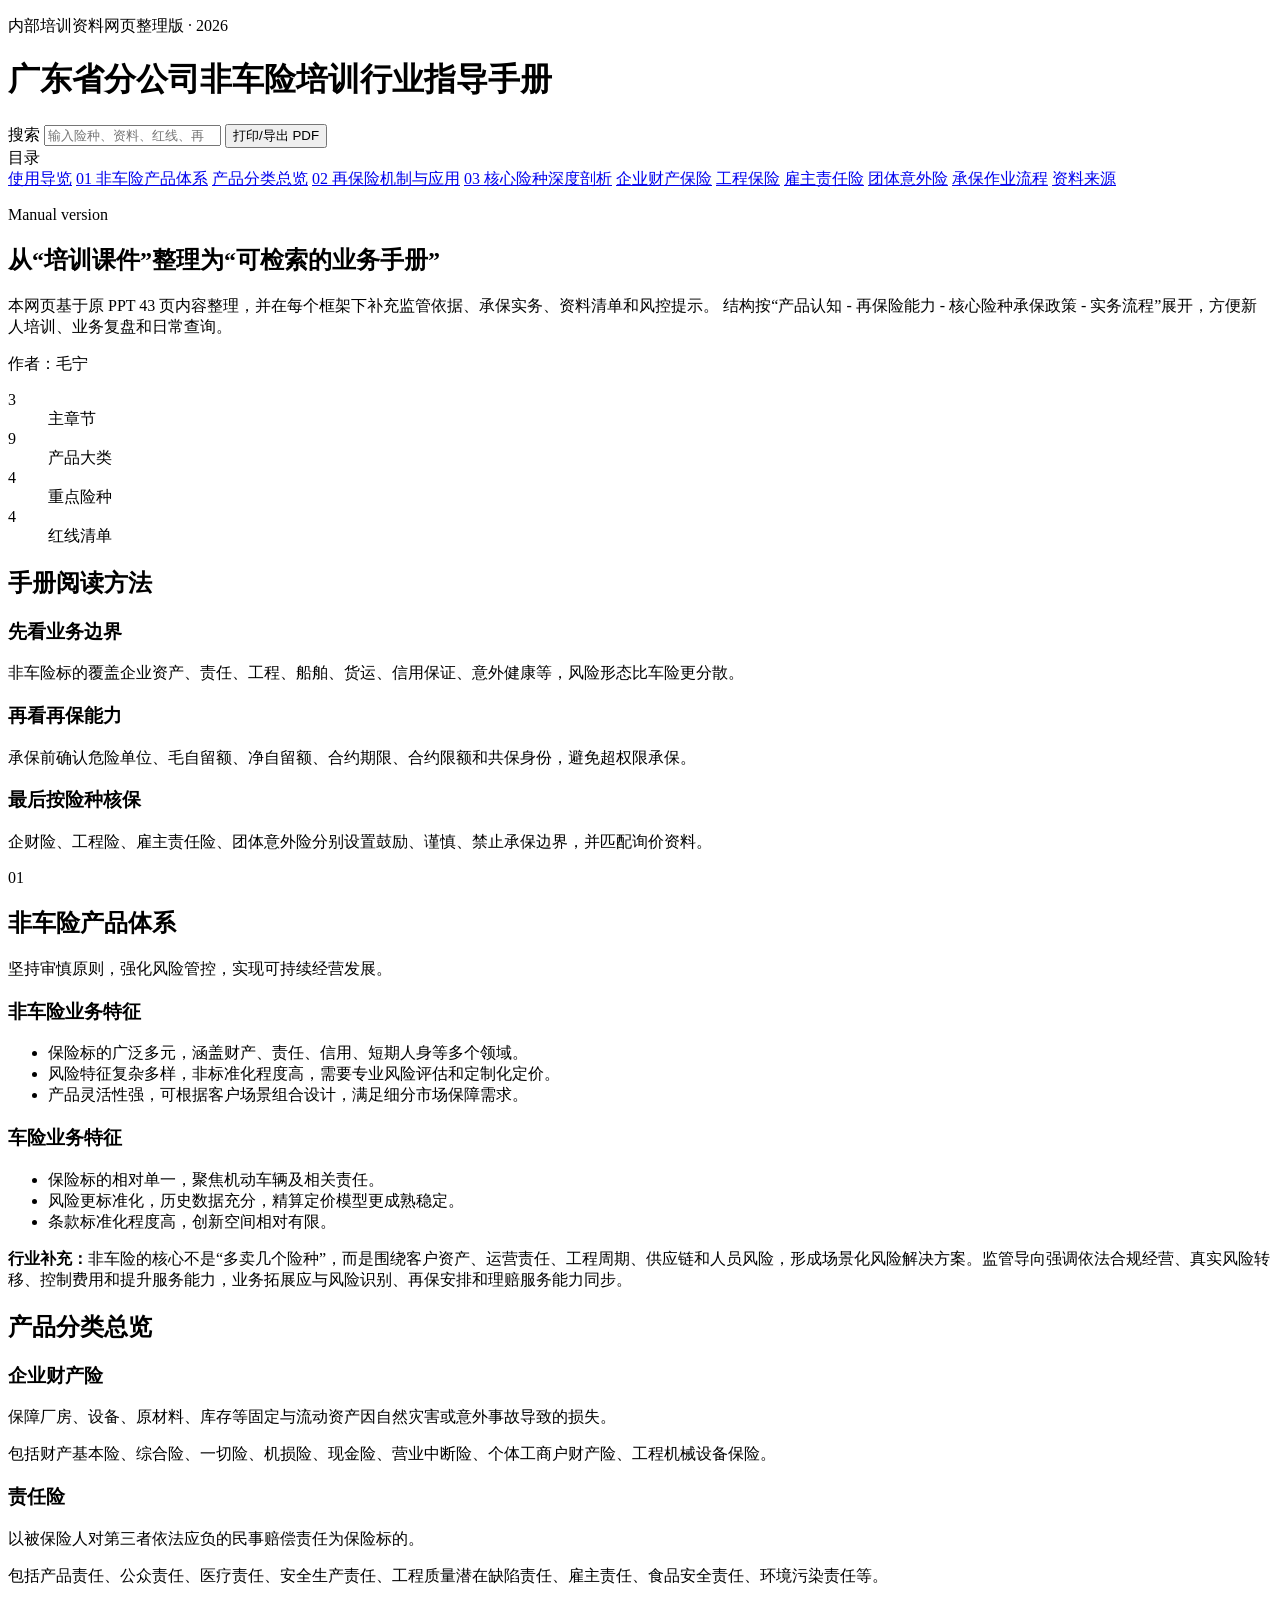
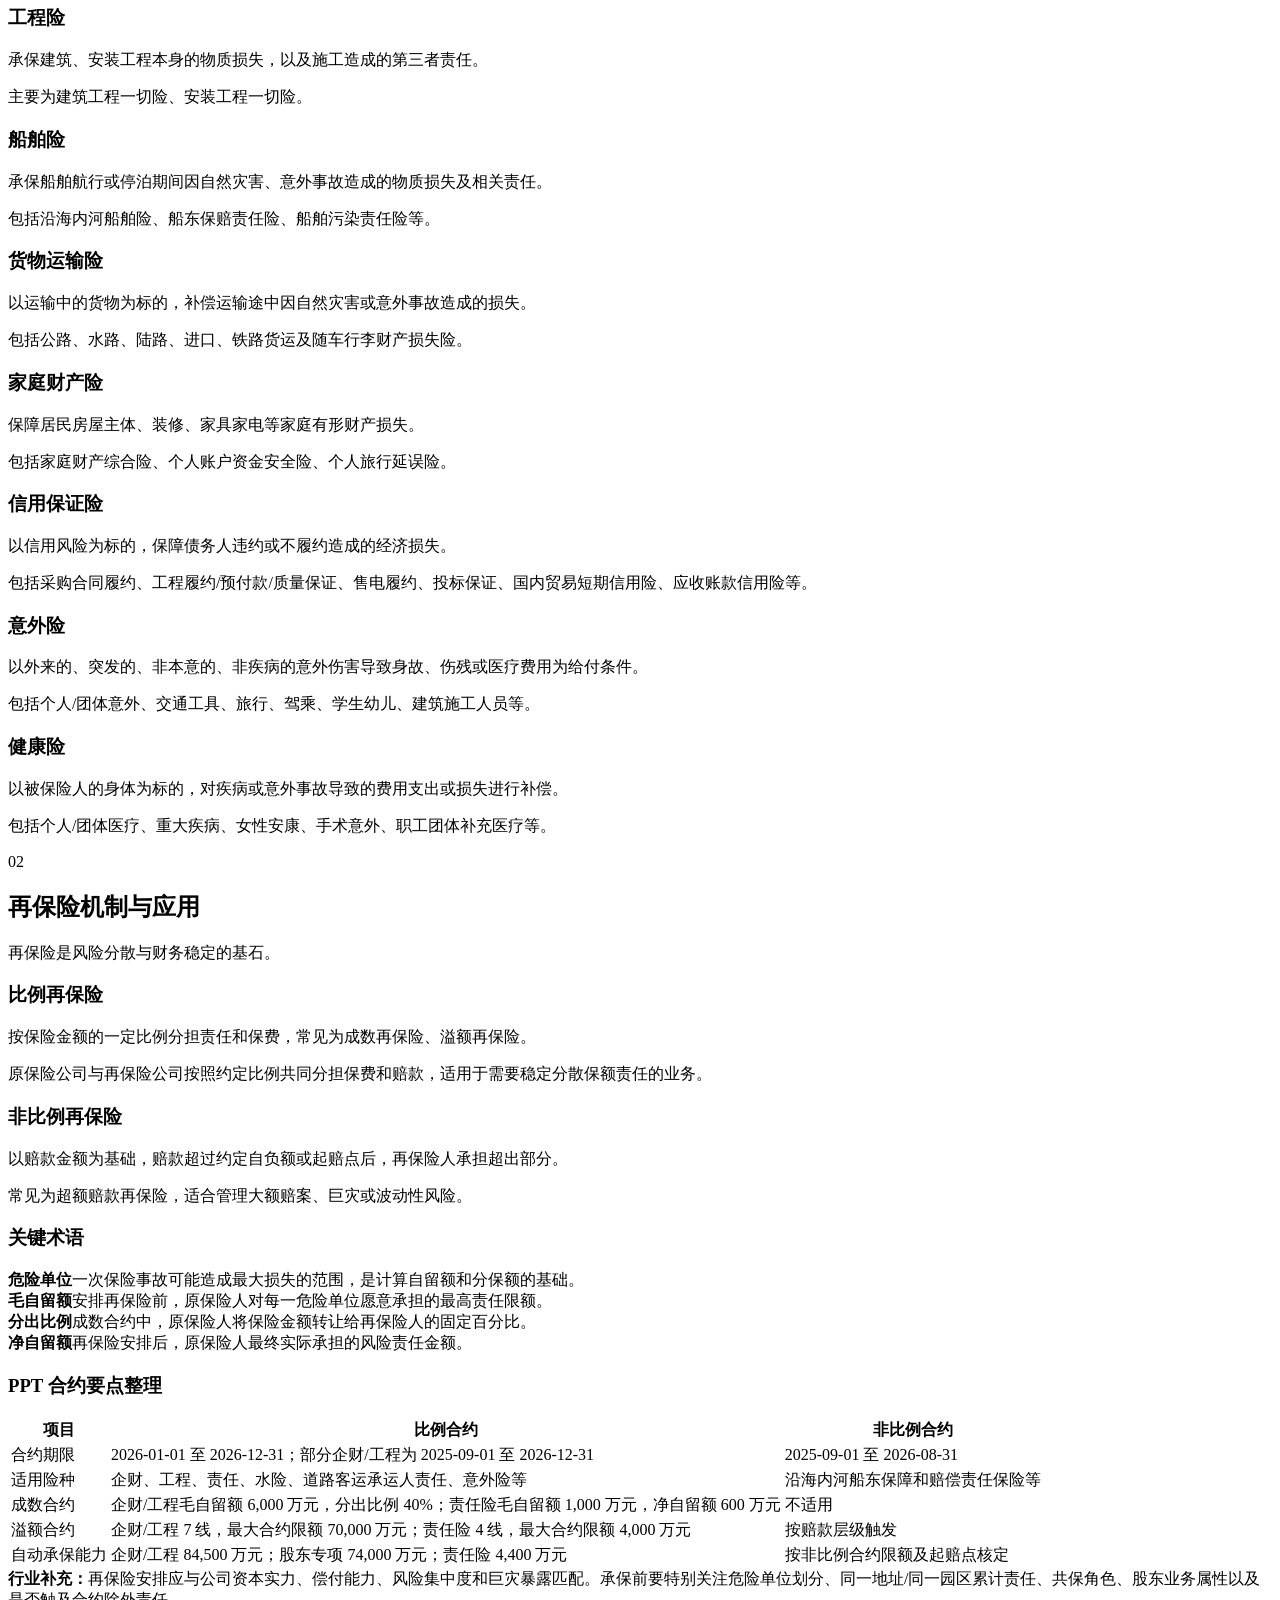
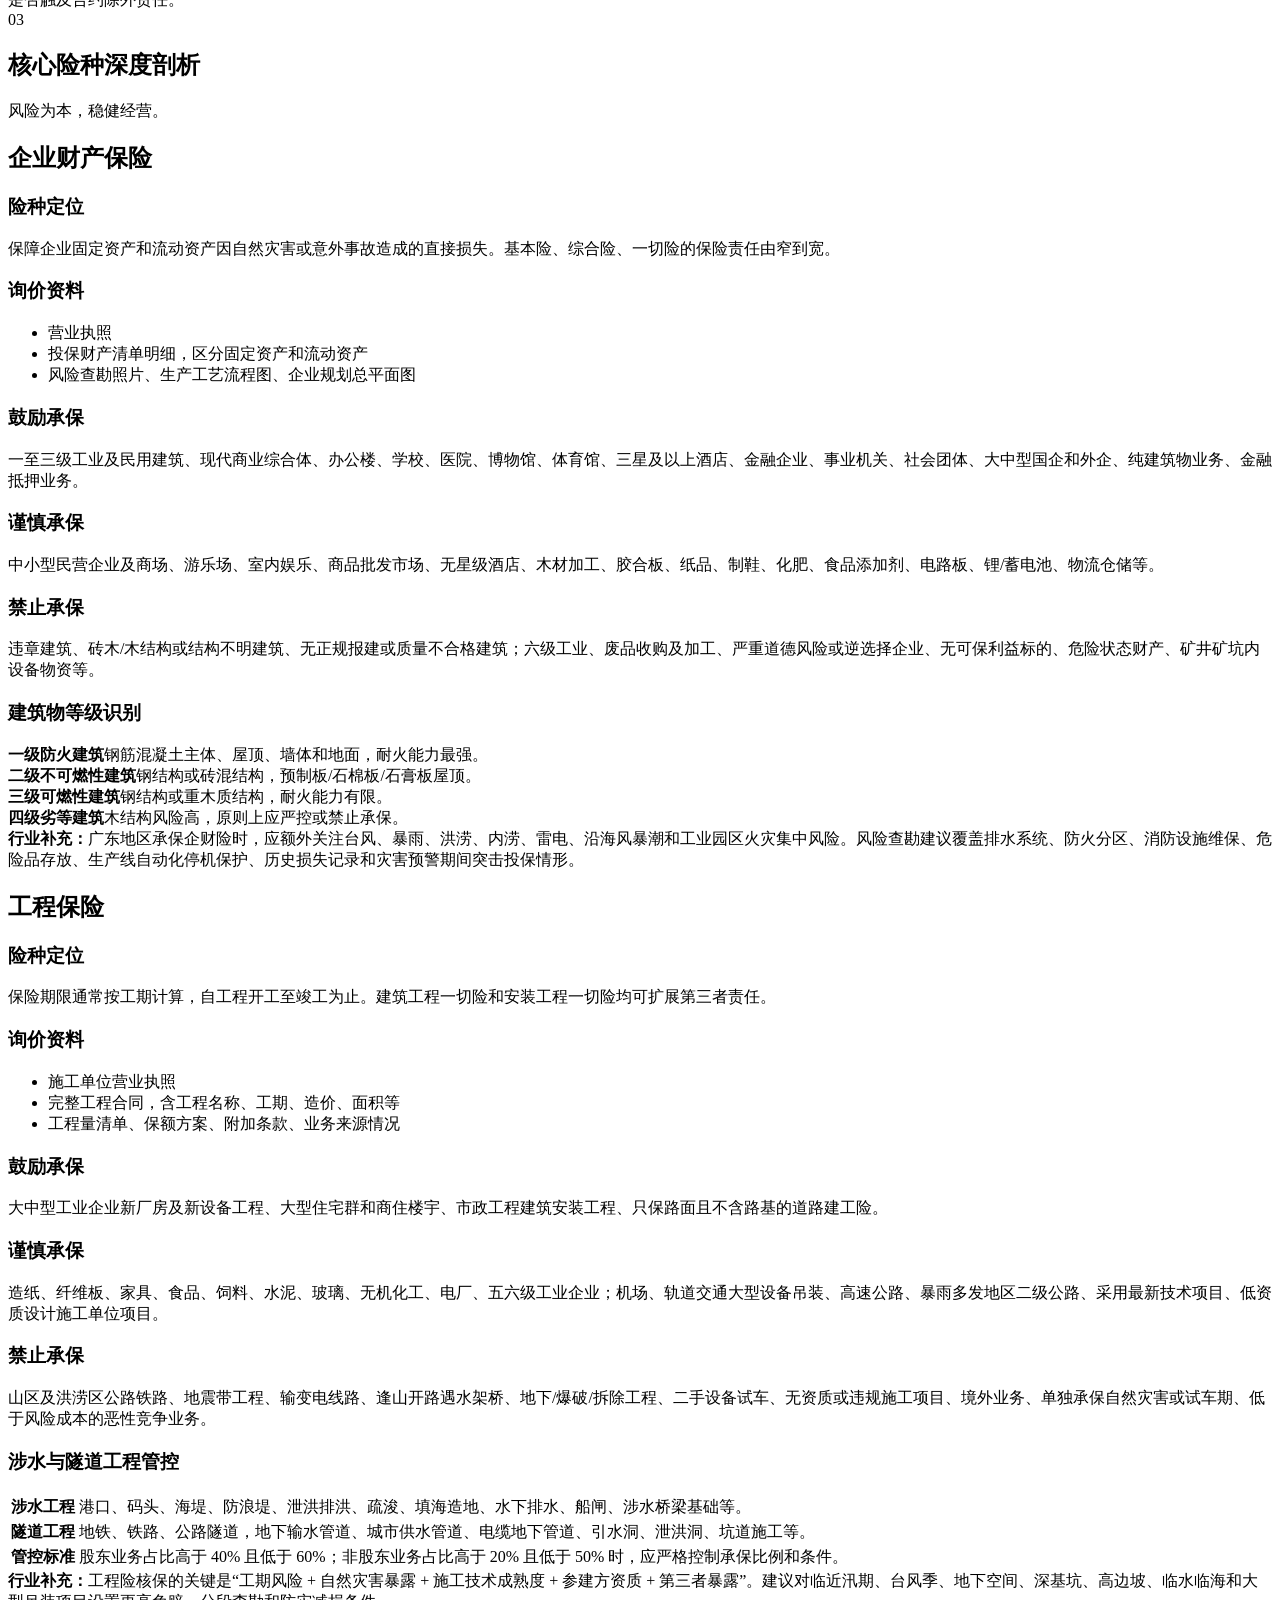
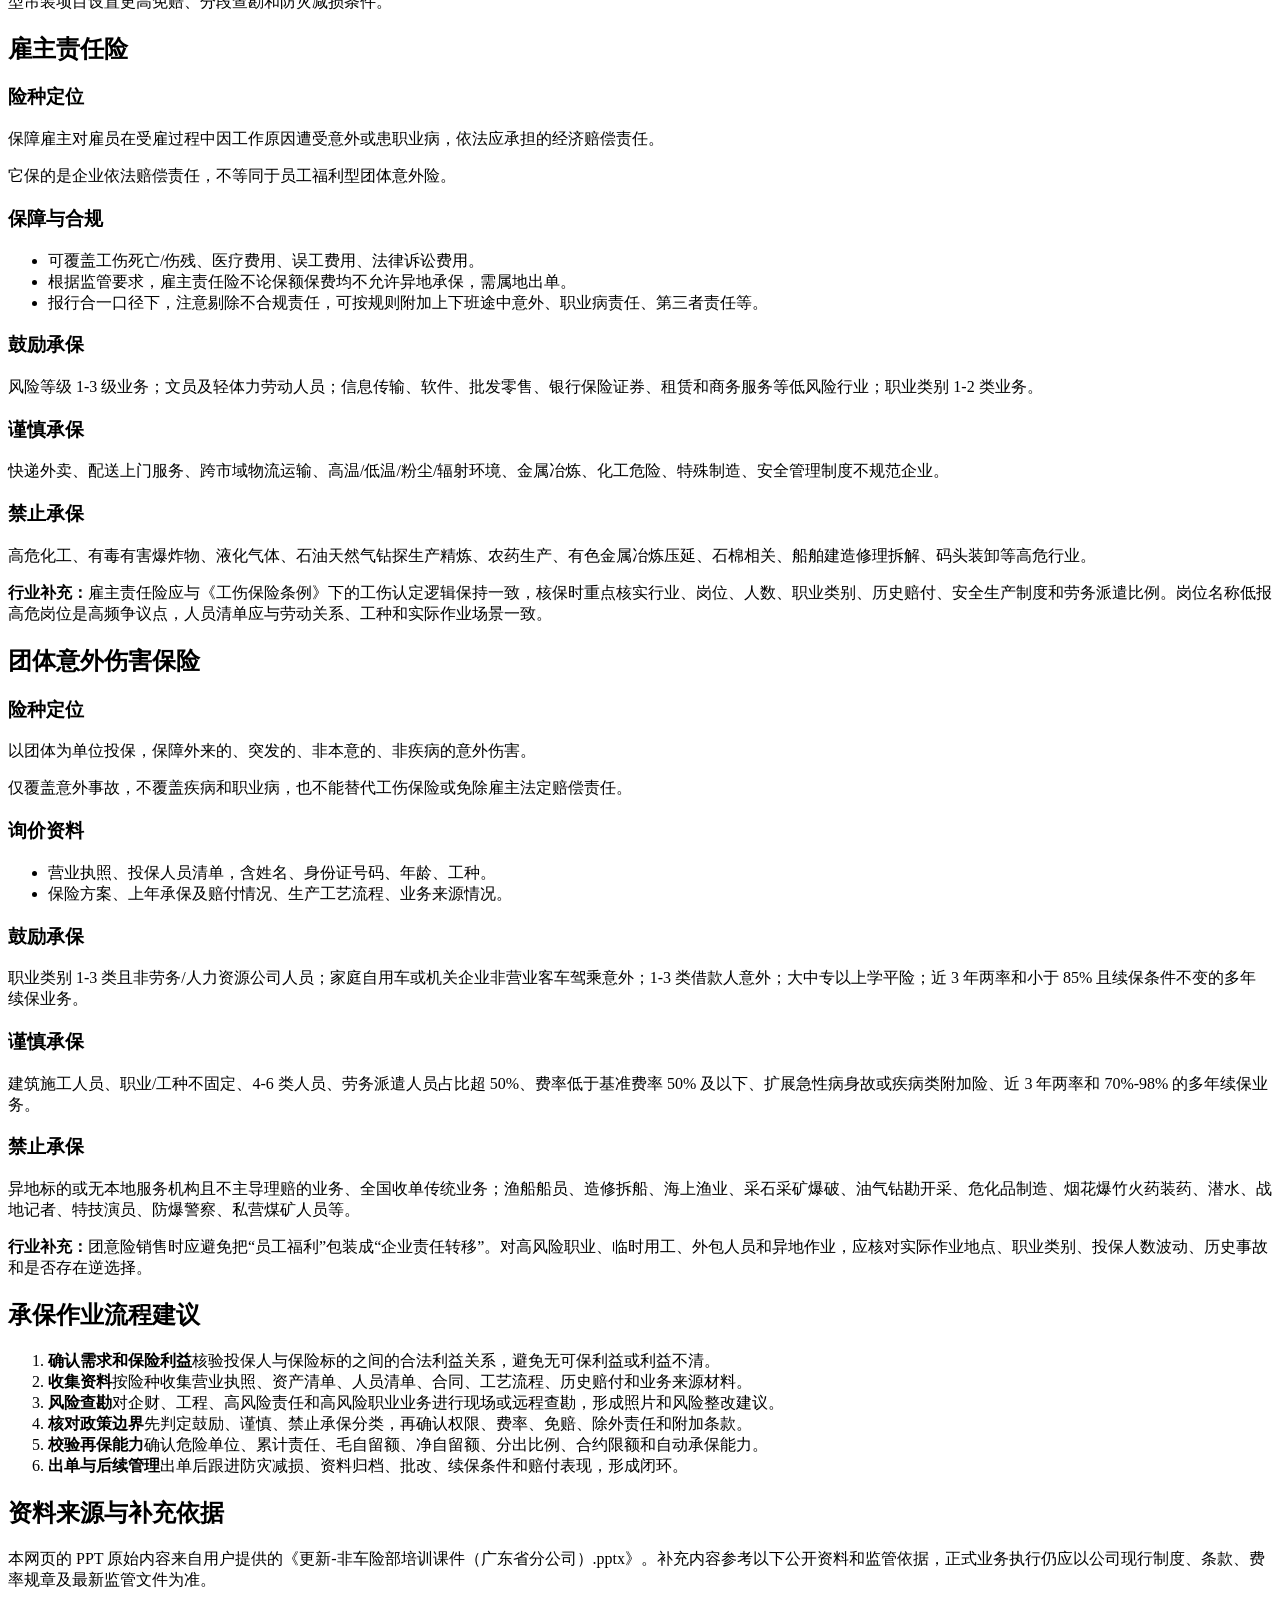
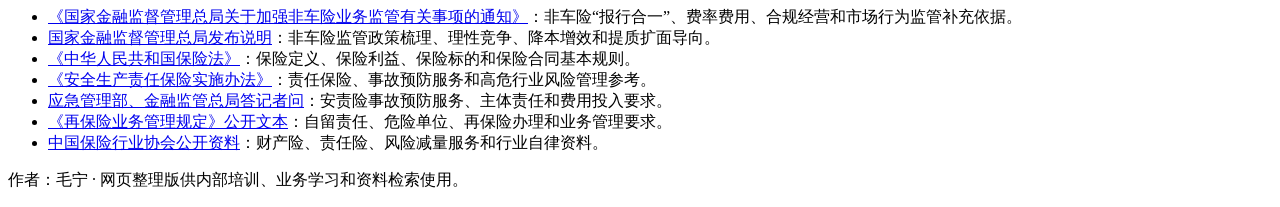
==== index.html @ 5b336db0 "Add index.html" ====
<!doctype html>
<html lang="zh-CN">
  <head>
    <meta charset="utf-8" />
    <meta name="viewport" content="width=device-width, initial-scale=1" />
    <title>广东省分公司非车险培训行业指导手册</title>
    <link rel="stylesheet" href="style.css" />
  </head>
  <body>
    <header class="topbar">
      <div>
        <p class="eyebrow">内部培训资料网页整理版 · 2026</p>
        <h1>广东省分公司非车险培训行业指导手册</h1>
      </div>
      <div class="toolbar">
        <label class="search">
          <span>搜索</span>
          <input id="searchInput" type="search" placeholder="输入险种、资料、红线、再保术语..." />
        </label>
        <button id="printBtn" type="button">打印/导出 PDF</button>
      </div>
    </header>

    <div class="layout">
      <nav class="sidebar" aria-label="手册目录">
        <div class="nav-title">目录</div>
        <a href="#overview">使用导览</a>
        <a href="#chapter-products">01 非车险产品体系</a>
        <a href="#product-map">产品分类总览</a>
        <a href="#chapter-reinsurance">02 再保险机制与应用</a>
        <a href="#chapter-lines">03 核心险种深度剖析</a>
        <a href="#property">企业财产保险</a>
        <a href="#engineering">工程保险</a>
        <a href="#employer">雇主责任险</a>
        <a href="#group-accident">团体意外险</a>
        <a href="#workflow">承保作业流程</a>
        <a href="#sources">资料来源</a>
      </nav>

      <main>
        <section id="overview" class="hero section searchable">
          <div>
            <p class="eyebrow">Manual version</p>
            <h2>从“培训课件”整理为“可检索的业务手册”</h2>
            <p>
              本网页基于原 PPT 43 页内容整理，并在每个框架下补充监管依据、承保实务、资料清单和风控提示。
              结构按“产品认知 - 再保险能力 - 核心险种承保政策 - 实务流程”展开，方便新人培训、业务复盘和日常查询。
            </p>
            <p class="author">作者：毛宁</p>
          </div>
          <dl class="stats">
            <div><dt>3</dt><dd>主章节</dd></div>
            <div><dt>9</dt><dd>产品大类</dd></div>
            <div><dt>4</dt><dd>重点险种</dd></div>
            <div><dt>4</dt><dd>红线清单</dd></div>
          </dl>
        </section>

        <section class="section searchable">
          <h2>手册阅读方法</h2>
          <div class="grid three">
            <article class="card">
              <h3>先看业务边界</h3>
              <p>非车险标的覆盖企业资产、责任、工程、船舶、货运、信用保证、意外健康等，风险形态比车险更分散。</p>
            </article>
            <article class="card">
              <h3>再看再保能力</h3>
              <p>承保前确认危险单位、毛自留额、净自留额、合约期限、合约限额和共保身份，避免超权限承保。</p>
            </article>
            <article class="card">
              <h3>最后按险种核保</h3>
              <p>企财险、工程险、雇主责任险、团体意外险分别设置鼓励、谨慎、禁止承保边界，并匹配询价资料。</p>
            </article>
          </div>
        </section>

        <section id="chapter-products" class="chapter section searchable">
          <span class="chapter-number">01</span>
          <h2>非车险产品体系</h2>
          <p class="lead">坚持审慎原则，强化风险管控，实现可持续经营发展。</p>

          <div class="compare">
            <article>
              <h3>非车险业务特征</h3>
              <ul>
                <li>保险标的广泛多元，涵盖财产、责任、信用、短期人身等多个领域。</li>
                <li>风险特征复杂多样，非标准化程度高，需要专业风险评估和定制化定价。</li>
                <li>产品灵活性强，可根据客户场景组合设计，满足细分市场保障需求。</li>
              </ul>
            </article>
            <article>
              <h3>车险业务特征</h3>
              <ul>
                <li>保险标的相对单一，聚焦机动车辆及相关责任。</li>
                <li>风险更标准化，历史数据充分，精算定价模型更成熟稳定。</li>
                <li>条款标准化程度高，创新空间相对有限。</li>
              </ul>
            </article>
          </div>

          <aside class="note">
            <strong>行业补充：</strong>非车险的核心不是“多卖几个险种”，而是围绕客户资产、运营责任、工程周期、供应链和人员风险，形成场景化风险解决方案。监管导向强调依法合规经营、真实风险转移、控制费用和提升服务能力，业务拓展应与风险识别、再保安排和理赔服务能力同步。
          </aside>
        </section>

        <section id="product-map" class="section searchable">
          <h2>产品分类总览</h2>
          <div class="product-grid">
            <article class="product">
              <h3>企业财产险</h3>
              <p>保障厂房、设备、原材料、库存等固定与流动资产因自然灾害或意外事故导致的损失。</p>
              <p class="muted">包括财产基本险、综合险、一切险、机损险、现金险、营业中断险、个体工商户财产险、工程机械设备保险。</p>
            </article>
            <article class="product">
              <h3>责任险</h3>
              <p>以被保险人对第三者依法应负的民事赔偿责任为保险标的。</p>
              <p class="muted">包括产品责任、公众责任、医疗责任、安全生产责任、工程质量潜在缺陷责任、雇主责任、食品安全责任、环境污染责任等。</p>
            </article>
            <article class="product">
              <h3>工程险</h3>
              <p>承保建筑、安装工程本身的物质损失，以及施工造成的第三者责任。</p>
              <p class="muted">主要为建筑工程一切险、安装工程一切险。</p>
            </article>
            <article class="product">
              <h3>船舶险</h3>
              <p>承保船舶航行或停泊期间因自然灾害、意外事故造成的物质损失及相关责任。</p>
              <p class="muted">包括沿海内河船舶险、船东保赔责任险、船舶污染责任险等。</p>
            </article>
            <article class="product">
              <h3>货物运输险</h3>
              <p>以运输中的货物为标的，补偿运输途中因自然灾害或意外事故造成的损失。</p>
              <p class="muted">包括公路、水路、陆路、进口、铁路货运及随车行李财产损失险。</p>
            </article>
            <article class="product">
              <h3>家庭财产险</h3>
              <p>保障居民房屋主体、装修、家具家电等家庭有形财产损失。</p>
              <p class="muted">包括家庭财产综合险、个人账户资金安全险、个人旅行延误险。</p>
            </article>
            <article class="product">
              <h3>信用保证险</h3>
              <p>以信用风险为标的，保障债务人违约或不履约造成的经济损失。</p>
              <p class="muted">包括采购合同履约、工程履约/预付款/质量保证、售电履约、投标保证、国内贸易短期信用险、应收账款信用险等。</p>
            </article>
            <article class="product">
              <h3>意外险</h3>
              <p>以外来的、突发的、非本意的、非疾病的意外伤害导致身故、伤残或医疗费用为给付条件。</p>
              <p class="muted">包括个人/团体意外、交通工具、旅行、驾乘、学生幼儿、建筑施工人员等。</p>
            </article>
            <article class="product">
              <h3>健康险</h3>
              <p>以被保险人的身体为标的，对疾病或意外事故导致的费用支出或损失进行补偿。</p>
              <p class="muted">包括个人/团体医疗、重大疾病、女性安康、手术意外、职工团体补充医疗等。</p>
            </article>
          </div>
        </section>

        <section id="chapter-reinsurance" class="chapter section searchable">
          <span class="chapter-number">02</span>
          <h2>再保险机制与应用</h2>
          <p class="lead">再保险是风险分散与财务稳定的基石。</p>

          <div class="grid two">
            <article class="card">
              <h3>比例再保险</h3>
              <p>按保险金额的一定比例分担责任和保费，常见为成数再保险、溢额再保险。</p>
              <p class="muted">原保险公司与再保险公司按照约定比例共同分担保费和赔款，适用于需要稳定分散保额责任的业务。</p>
            </article>
            <article class="card">
              <h3>非比例再保险</h3>
              <p>以赔款金额为基础，赔款超过约定自负额或起赔点后，再保险人承担超出部分。</p>
              <p class="muted">常见为超额赔款再保险，适合管理大额赔案、巨灾或波动性风险。</p>
            </article>
          </div>

          <h3 class="subhead">关键术语</h3>
          <div class="term-list">
            <div><b>危险单位</b><span>一次保险事故可能造成最大损失的范围，是计算自留额和分保额的基础。</span></div>
            <div><b>毛自留额</b><span>安排再保险前，原保险人对每一危险单位愿意承担的最高责任限额。</span></div>
            <div><b>分出比例</b><span>成数合约中，原保险人将保险金额转让给再保险人的固定百分比。</span></div>
            <div><b>净自留额</b><span>再保险安排后，原保险人最终实际承担的风险责任金额。</span></div>
          </div>

          <h3 class="subhead">PPT 合约要点整理</h3>
          <table>
            <thead>
              <tr><th>项目</th><th>比例合约</th><th>非比例合约</th></tr>
            </thead>
            <tbody>
              <tr><td>合约期限</td><td>2026-01-01 至 2026-12-31；部分企财/工程为 2025-09-01 至 2026-12-31</td><td>2025-09-01 至 2026-08-31</td></tr>
              <tr><td>适用险种</td><td>企财、工程、责任、水险、道路客运承运人责任、意外险等</td><td>沿海内河船东保障和赔偿责任保险等</td></tr>
              <tr><td>成数合约</td><td>企财/工程毛自留额 6,000 万元，分出比例 40%；责任险毛自留额 1,000 万元，净自留额 600 万元</td><td>不适用</td></tr>
              <tr><td>溢额合约</td><td>企财/工程 7 线，最大合约限额 70,000 万元；责任险 4 线，最大合约限额 4,000 万元</td><td>按赔款层级触发</td></tr>
              <tr><td>自动承保能力</td><td>企财/工程 84,500 万元；股东专项 74,000 万元；责任险 4,400 万元</td><td>按非比例合约限额及起赔点核定</td></tr>
            </tbody>
          </table>

          <aside class="note">
            <strong>行业补充：</strong>再保险安排应与公司资本实力、偿付能力、风险集中度和巨灾暴露匹配。承保前要特别关注危险单位划分、同一地址/同一园区累计责任、共保角色、股东业务属性以及是否触及合约除外责任。
          </aside>
        </section>

        <section id="chapter-lines" class="chapter section searchable">
          <span class="chapter-number">03</span>
          <h2>核心险种深度剖析</h2>
          <p class="lead">风险为本，稳健经营。</p>
        </section>

        <section id="property" class="section searchable">
          <h2>企业财产保险</h2>
          <div class="grid two">
            <article class="card">
              <h3>险种定位</h3>
              <p>保障企业固定资产和流动资产因自然灾害或意外事故造成的直接损失。基本险、综合险、一切险的保险责任由窄到宽。</p>
            </article>
            <article class="card">
              <h3>询价资料</h3>
              <ul>
                <li>营业执照</li>
                <li>投保财产清单明细，区分固定资产和流动资产</li>
                <li>风险查勘照片、生产工艺流程图、企业规划总平面图</li>
              </ul>
            </article>
          </div>

          <div class="policy-board">
            <article class="policy encourage">
              <h3>鼓励承保</h3>
              <p>一至三级工业及民用建筑、现代商业综合体、办公楼、学校、医院、博物馆、体育馆、三星及以上酒店、金融企业、事业机关、社会团体、大中型国企和外企、纯建筑物业务、金融抵押业务。</p>
            </article>
            <article class="policy caution">
              <h3>谨慎承保</h3>
              <p>中小型民营企业及商场、游乐场、室内娱乐、商品批发市场、无星级酒店、木材加工、胶合板、纸品、制鞋、化肥、食品添加剂、电路板、锂/蓄电池、物流仓储等。</p>
            </article>
            <article class="policy forbid">
              <h3>禁止承保</h3>
              <p>违章建筑、砖木/木结构或结构不明建筑、无正规报建或质量不合格建筑；六级工业、废品收购及加工、严重道德风险或逆选择企业、无可保利益标的、危险状态财产、矿井矿坑内设备物资等。</p>
            </article>
          </div>

          <h3 class="subhead">建筑物等级识别</h3>
          <div class="level-grid">
            <div><b>一级防火建筑</b><span>钢筋混凝土主体、屋顶、墙体和地面，耐火能力最强。</span></div>
            <div><b>二级不可燃性建筑</b><span>钢结构或砖混结构，预制板/石棉板/石膏板屋顶。</span></div>
            <div><b>三级可燃性建筑</b><span>钢结构或重木质结构，耐火能力有限。</span></div>
            <div><b>四级劣等建筑</b><span>木结构风险高，原则上应严控或禁止承保。</span></div>
          </div>

          <aside class="note">
            <strong>行业补充：</strong>广东地区承保企财险时，应额外关注台风、暴雨、洪涝、内涝、雷电、沿海风暴潮和工业园区火灾集中风险。风险查勘建议覆盖排水系统、防火分区、消防设施维保、危险品存放、生产线自动化停机保护、历史损失记录和灾害预警期间突击投保情形。
          </aside>
        </section>

        <section id="engineering" class="section searchable">
          <h2>工程保险</h2>
          <div class="grid two">
            <article class="card">
              <h3>险种定位</h3>
              <p>保险期限通常按工期计算，自工程开工至竣工为止。建筑工程一切险和安装工程一切险均可扩展第三者责任。</p>
            </article>
            <article class="card">
              <h3>询价资料</h3>
              <ul>
                <li>施工单位营业执照</li>
                <li>完整工程合同，含工程名称、工期、造价、面积等</li>
                <li>工程量清单、保额方案、附加条款、业务来源情况</li>
              </ul>
            </article>
          </div>

          <div class="policy-board">
            <article class="policy encourage">
              <h3>鼓励承保</h3>
              <p>大中型工业企业新厂房及新设备工程、大型住宅群和商住楼宇、市政工程建筑安装工程、只保路面且不含路基的道路建工险。</p>
            </article>
            <article class="policy caution">
              <h3>谨慎承保</h3>
              <p>造纸、纤维板、家具、食品、饲料、水泥、玻璃、无机化工、电厂、五六级工业企业；机场、轨道交通大型设备吊装、高速公路、暴雨多发地区二级公路、采用最新技术项目、低资质设计施工单位项目。</p>
            </article>
            <article class="policy forbid">
              <h3>禁止承保</h3>
              <p>山区及洪涝区公路铁路、地震带工程、输变电线路、逢山开路遇水架桥、地下/爆破/拆除工程、二手设备试车、无资质或违规施工项目、境外业务、单独承保自然灾害或试车期、低于风险成本的恶性竞争业务。</p>
            </article>
          </div>

          <h3 class="subhead">涉水与隧道工程管控</h3>
          <table>
            <tbody>
              <tr><th>涉水工程</th><td>港口、码头、海堤、防浪堤、泄洪排洪、疏浚、填海造地、水下排水、船闸、涉水桥梁基础等。</td></tr>
              <tr><th>隧道工程</th><td>地铁、铁路、公路隧道，地下输水管道、城市供水管道、电缆地下管道、引水洞、泄洪洞、坑道施工等。</td></tr>
              <tr><th>管控标准</th><td>股东业务占比高于 40% 且低于 60%；非股东业务占比高于 20% 且低于 50% 时，应严格控制承保比例和条件。</td></tr>
            </tbody>
          </table>

          <aside class="note">
            <strong>行业补充：</strong>工程险核保的关键是“工期风险 + 自然灾害暴露 + 施工技术成熟度 + 参建方资质 + 第三者暴露”。建议对临近汛期、台风季、地下空间、深基坑、高边坡、临水临海和大型吊装项目设置更高免赔、分段查勘和防灾减损条件。
          </aside>
        </section>

        <section id="employer" class="section searchable">
          <h2>雇主责任险</h2>
          <div class="grid two">
            <article class="card">
              <h3>险种定位</h3>
              <p>保障雇主对雇员在受雇过程中因工作原因遭受意外或患职业病，依法应承担的经济赔偿责任。</p>
              <p class="muted">它保的是企业依法赔偿责任，不等同于员工福利型团体意外险。</p>
            </article>
            <article class="card">
              <h3>保障与合规</h3>
              <ul>
                <li>可覆盖工伤死亡/伤残、医疗费用、误工费用、法律诉讼费用。</li>
                <li>根据监管要求，雇主责任险不论保额保费均不允许异地承保，需属地出单。</li>
                <li>报行合一口径下，注意剔除不合规责任，可按规则附加上下班途中意外、职业病责任、第三者责任等。</li>
              </ul>
            </article>
          </div>

          <div class="policy-board">
            <article class="policy encourage">
              <h3>鼓励承保</h3>
              <p>风险等级 1-3 级业务；文员及轻体力劳动人员；信息传输、软件、批发零售、银行保险证券、租赁和商务服务等低风险行业；职业类别 1-2 类业务。</p>
            </article>
            <article class="policy caution">
              <h3>谨慎承保</h3>
              <p>快递外卖、配送上门服务、跨市域物流运输、高温/低温/粉尘/辐射环境、金属冶炼、化工危险、特殊制造、安全管理制度不规范企业。</p>
            </article>
            <article class="policy forbid">
              <h3>禁止承保</h3>
              <p>高危化工、有毒有害爆炸物、液化气体、石油天然气钻探生产精炼、农药生产、有色金属冶炼压延、石棉相关、船舶建造修理拆解、码头装卸等高危行业。</p>
            </article>
          </div>

          <aside class="note">
            <strong>行业补充：</strong>雇主责任险应与《工伤保险条例》下的工伤认定逻辑保持一致，核保时重点核实行业、岗位、人数、职业类别、历史赔付、安全生产制度和劳务派遣比例。岗位名称低报高危岗位是高频争议点，人员清单应与劳动关系、工种和实际作业场景一致。
          </aside>
        </section>

        <section id="group-accident" class="section searchable">
          <h2>团体意外伤害保险</h2>
          <div class="grid two">
            <article class="card">
              <h3>险种定位</h3>
              <p>以团体为单位投保，保障外来的、突发的、非本意的、非疾病的意外伤害。</p>
              <p class="muted">仅覆盖意外事故，不覆盖疾病和职业病，也不能替代工伤保险或免除雇主法定赔偿责任。</p>
            </article>
            <article class="card">
              <h3>询价资料</h3>
              <ul>
                <li>营业执照、投保人员清单，含姓名、身份证号码、年龄、工种。</li>
                <li>保险方案、上年承保及赔付情况、生产工艺流程、业务来源情况。</li>
              </ul>
            </article>
          </div>

          <div class="policy-board">
            <article class="policy encourage">
              <h3>鼓励承保</h3>
              <p>职业类别 1-3 类且非劳务/人力资源公司人员；家庭自用车或机关企业非营业客车驾乘意外；1-3 类借款人意外；大中专以上学平险；近 3 年两率和小于 85% 且续保条件不变的多年续保业务。</p>
            </article>
            <article class="policy caution">
              <h3>谨慎承保</h3>
              <p>建筑施工人员、职业/工种不固定、4-6 类人员、劳务派遣人员占比超 50%、费率低于基准费率 50% 及以下、扩展急性病身故或疾病类附加险、近 3 年两率和 70%-98% 的多年续保业务。</p>
            </article>
            <article class="policy forbid">
              <h3>禁止承保</h3>
              <p>异地标的或无本地服务机构且不主导理赔的业务、全国收单传统业务；渔船船员、造修拆船、海上渔业、采石采矿爆破、油气钻勘开采、危化品制造、烟花爆竹火药装药、潜水、战地记者、特技演员、防爆警察、私营煤矿人员等。</p>
            </article>
          </div>

          <aside class="note">
            <strong>行业补充：</strong>团意险销售时应避免把“员工福利”包装成“企业责任转移”。对高风险职业、临时用工、外包人员和异地作业，应核对实际作业地点、职业类别、投保人数波动、历史事故和是否存在逆选择。
          </aside>
        </section>

        <section id="workflow" class="section searchable">
          <h2>承保作业流程建议</h2>
          <ol class="timeline">
            <li><b>确认需求和保险利益</b><span>核验投保人与保险标的之间的合法利益关系，避免无可保利益或利益不清。</span></li>
            <li><b>收集资料</b><span>按险种收集营业执照、资产清单、人员清单、合同、工艺流程、历史赔付和业务来源材料。</span></li>
            <li><b>风险查勘</b><span>对企财、工程、高风险责任和高风险职业业务进行现场或远程查勘，形成照片和风险整改建议。</span></li>
            <li><b>核对政策边界</b><span>先判定鼓励、谨慎、禁止承保分类，再确认权限、费率、免赔、除外责任和附加条款。</span></li>
            <li><b>校验再保能力</b><span>确认危险单位、累计责任、毛自留额、净自留额、分出比例、合约限额和自动承保能力。</span></li>
            <li><b>出单与后续管理</b><span>出单后跟进防灾减损、资料归档、批改、续保条件和赔付表现，形成闭环。</span></li>
          </ol>
        </section>

        <section id="sources" class="section searchable">
          <h2>资料来源与补充依据</h2>
          <p class="lead">本网页的 PPT 原始内容来自用户提供的《更新-非车险部培训课件（广东省分公司）.pptx》。补充内容参考以下公开资料和监管依据，正式业务执行仍应以公司现行制度、条款、费率规章及最新监管文件为准。</p>
          <ul class="source-list">
            <li><a href="https://www.nfra.gov.cn/cn/view/pages/governmentDetail.html?docId=1228568&generaltype=1&itemId=861" target="_blank" rel="noreferrer">《国家金融监督管理总局关于加强非车险业务监管有关事项的通知》</a>：非车险“报行合一”、费率费用、合规经营和市场行为监管补充依据。</li>
            <li><a href="https://www.nfra.gov.cn/cn/view/pages/ItemDetail.html?docId=1228604&itemId=917" target="_blank" rel="noreferrer">国家金融监督管理总局发布说明</a>：非车险监管政策梳理、理性竞争、降本增效和提质扩面导向。</li>
            <li><a href="https://www.npc.gov.cn/npc/c2/c183/c198/201905/t20190522_74168.html" target="_blank" rel="noreferrer">《中华人民共和国保险法》</a>：保险定义、保险利益、保险标的和保险合同基本规则。</li>
            <li><a href="https://www.mem.gov.cn/gk/zfxxgkpt/fdzdgknr/202504/t20250402_531687.shtml" target="_blank" rel="noreferrer">《安全生产责任保险实施办法》</a>：责任保险、事故预防服务和高危行业风险管理参考。</li>
            <li><a href="https://www.mem.gov.cn/gk/zcjd/202504/t20250402_518399.shtml" target="_blank" rel="noreferrer">应急管理部、金融监管总局答记者问</a>：安责险事故预防服务、主体责任和费用投入要求。</li>
            <li><a href="https://www.gov.cn/gbgl/0e0dbcb8d96241c7b5b49bbbef811bed/files/022b0e1fa34143f08a1be5b277328834.pdf" target="_blank" rel="noreferrer">《再保险业务管理规定》公开文本</a>：自留责任、危险单位、再保险办理和业务管理要求。</li>
            <li><a href="https://www.iachina.cn/" target="_blank" rel="noreferrer">中国保险行业协会公开资料</a>：财产险、责任险、风险减量服务和行业自律资料。</li>
          </ul>
        </section>
      </main>
    </div>

    <footer>
      <p>作者：毛宁 · 网页整理版供内部培训、业务学习和资料检索使用。</p>
    </footer>

    <script src="script.js"></script>
  </body>
</html>
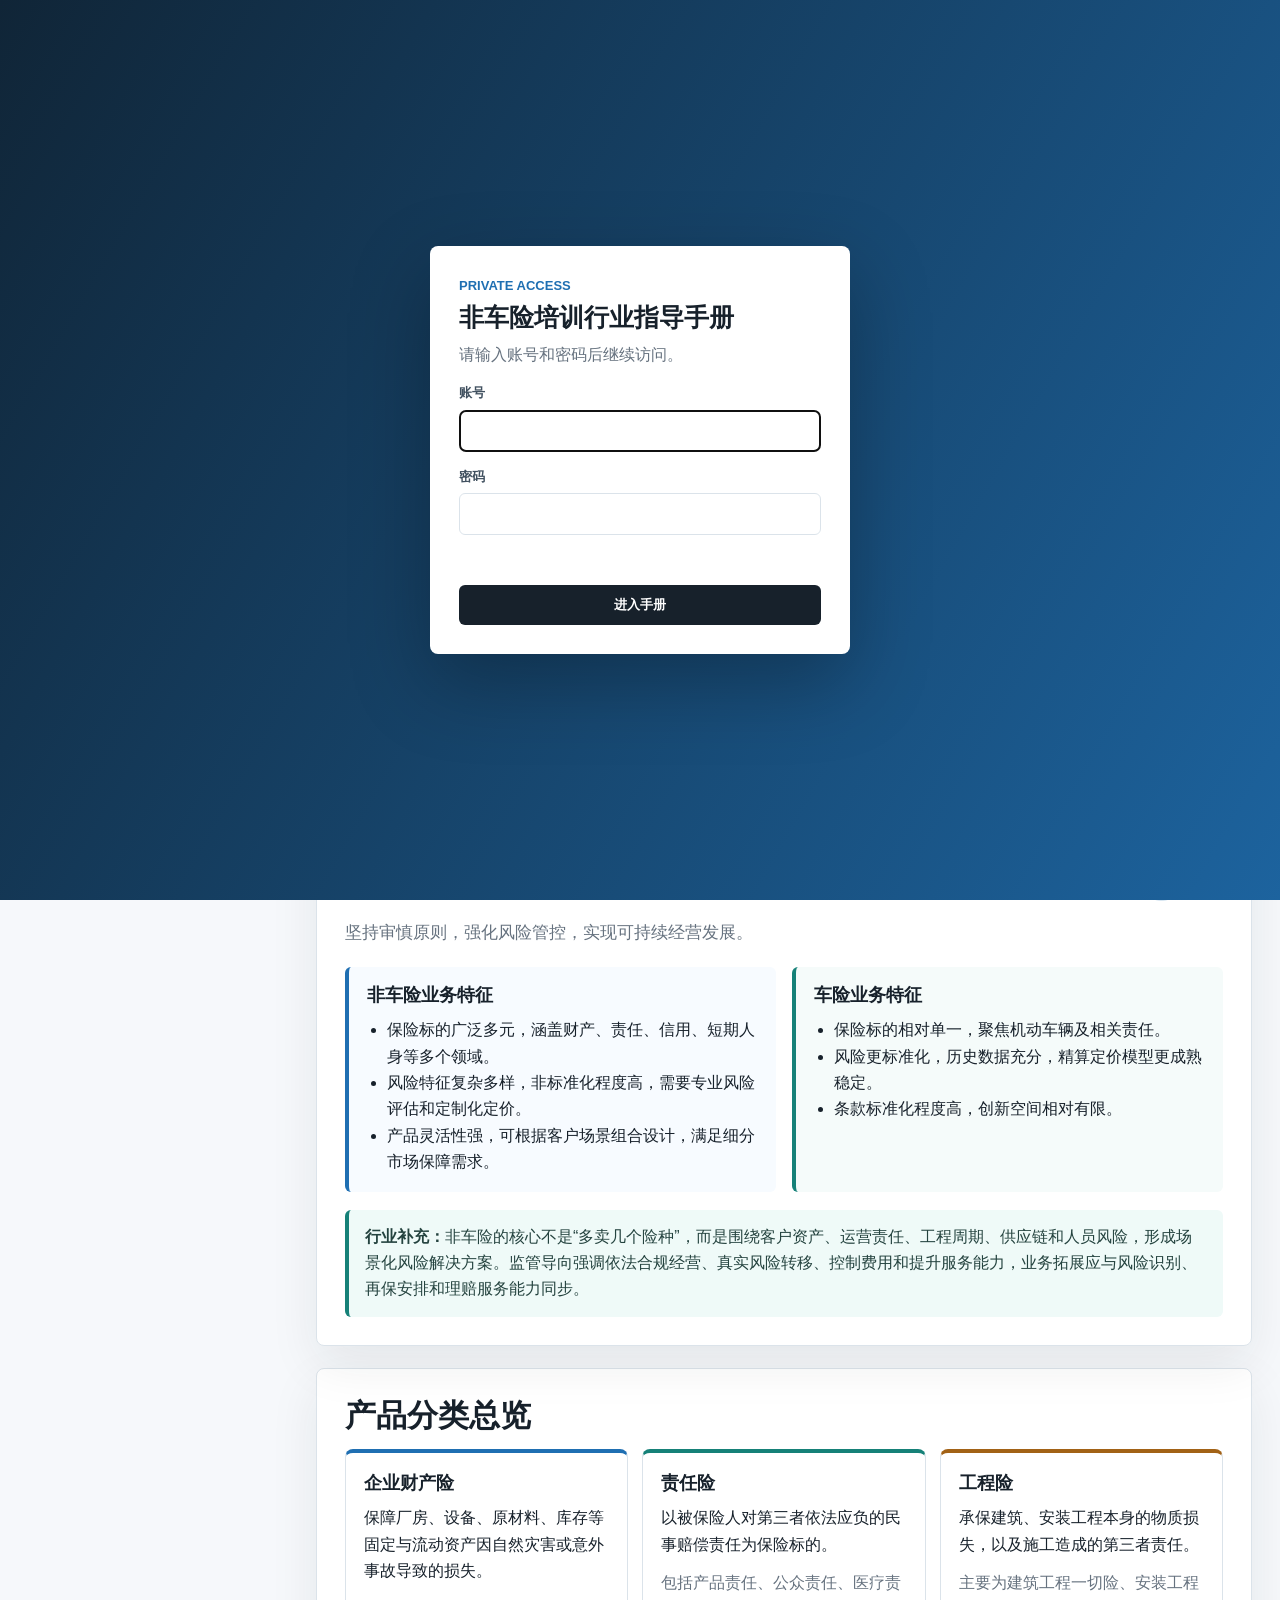
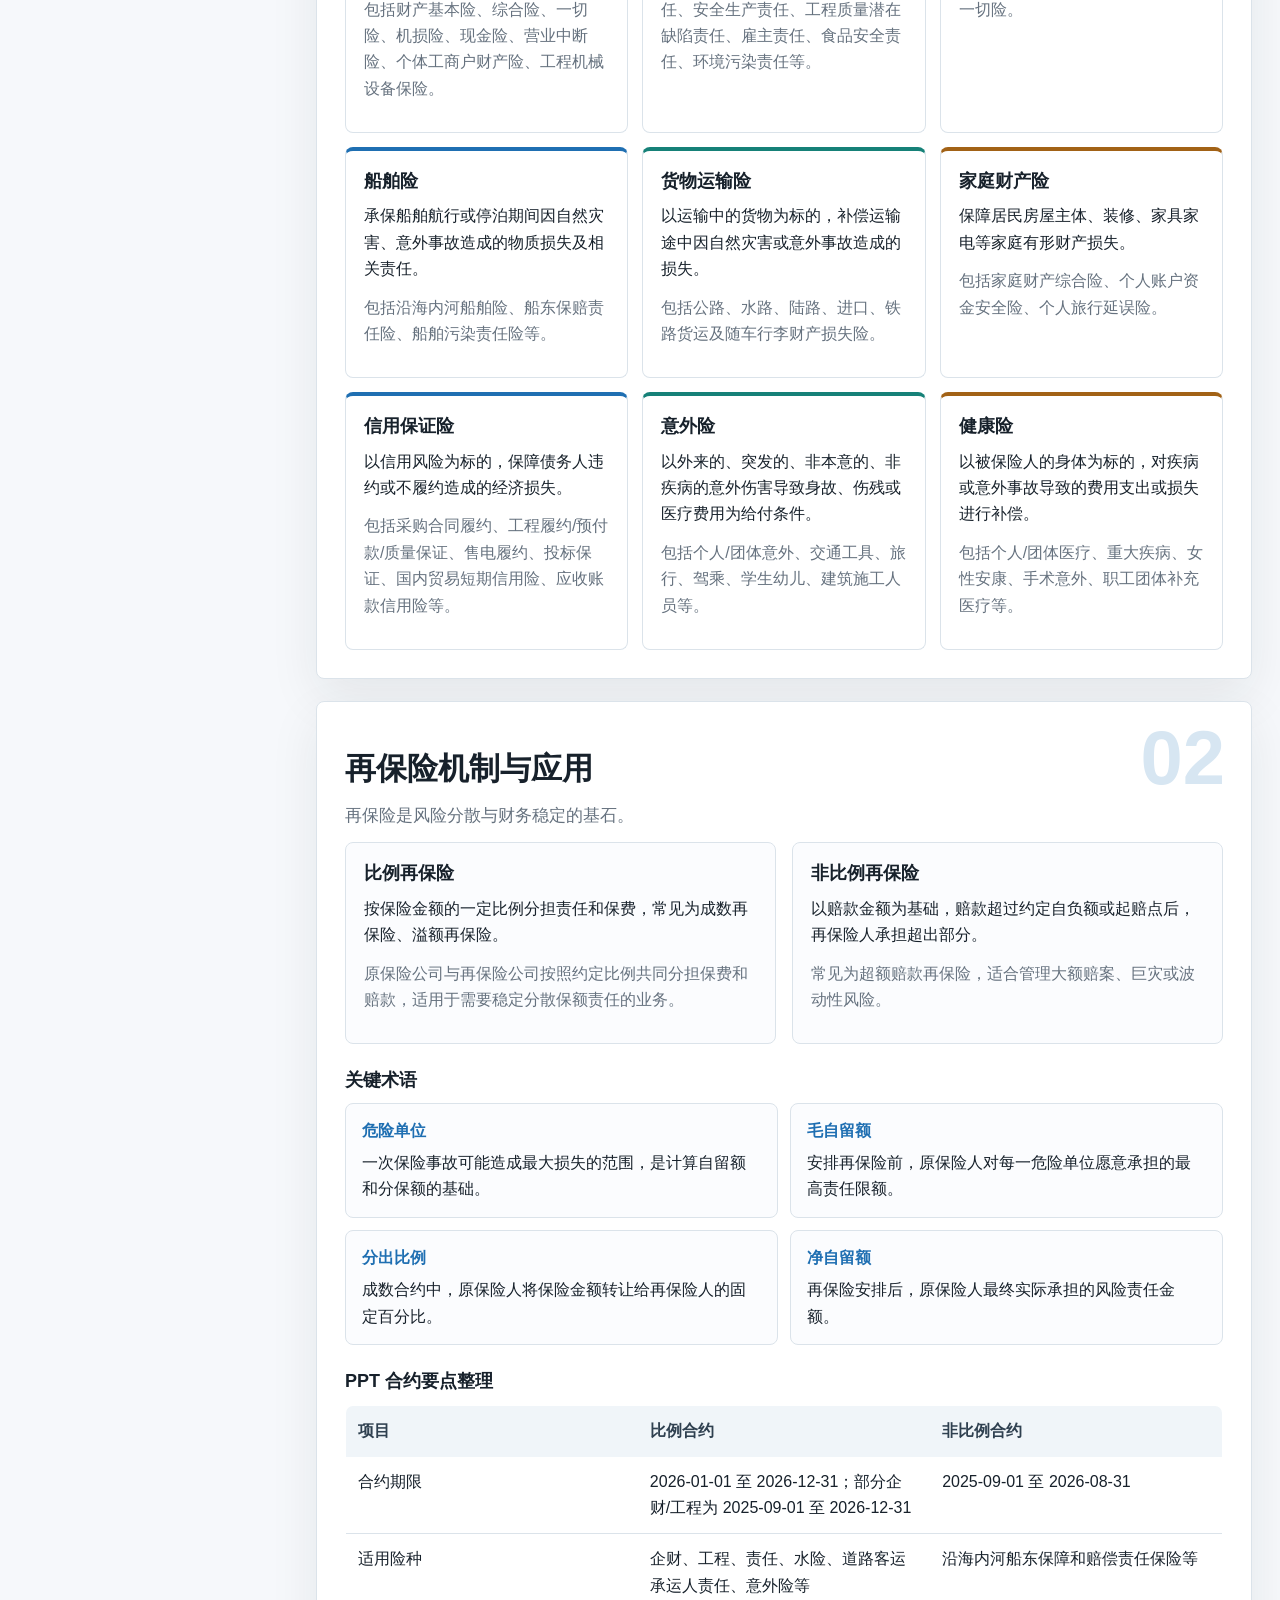
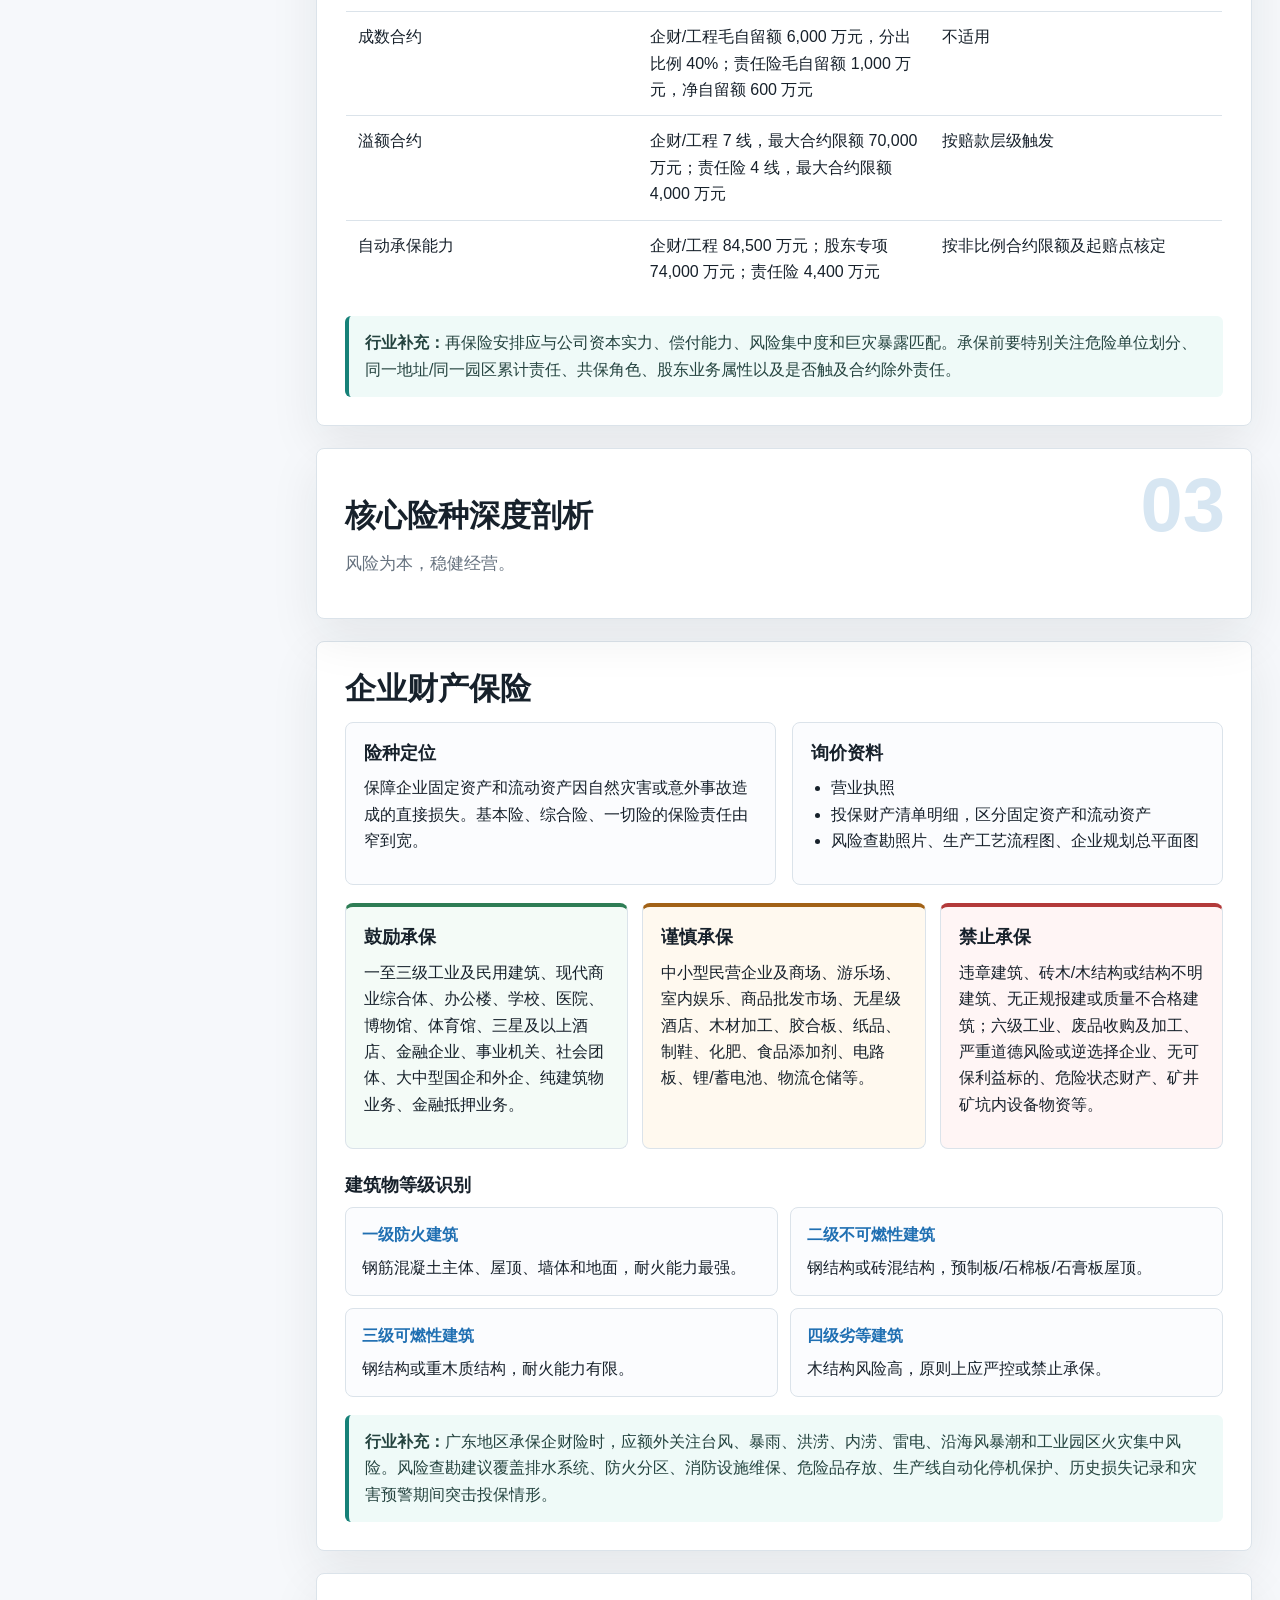
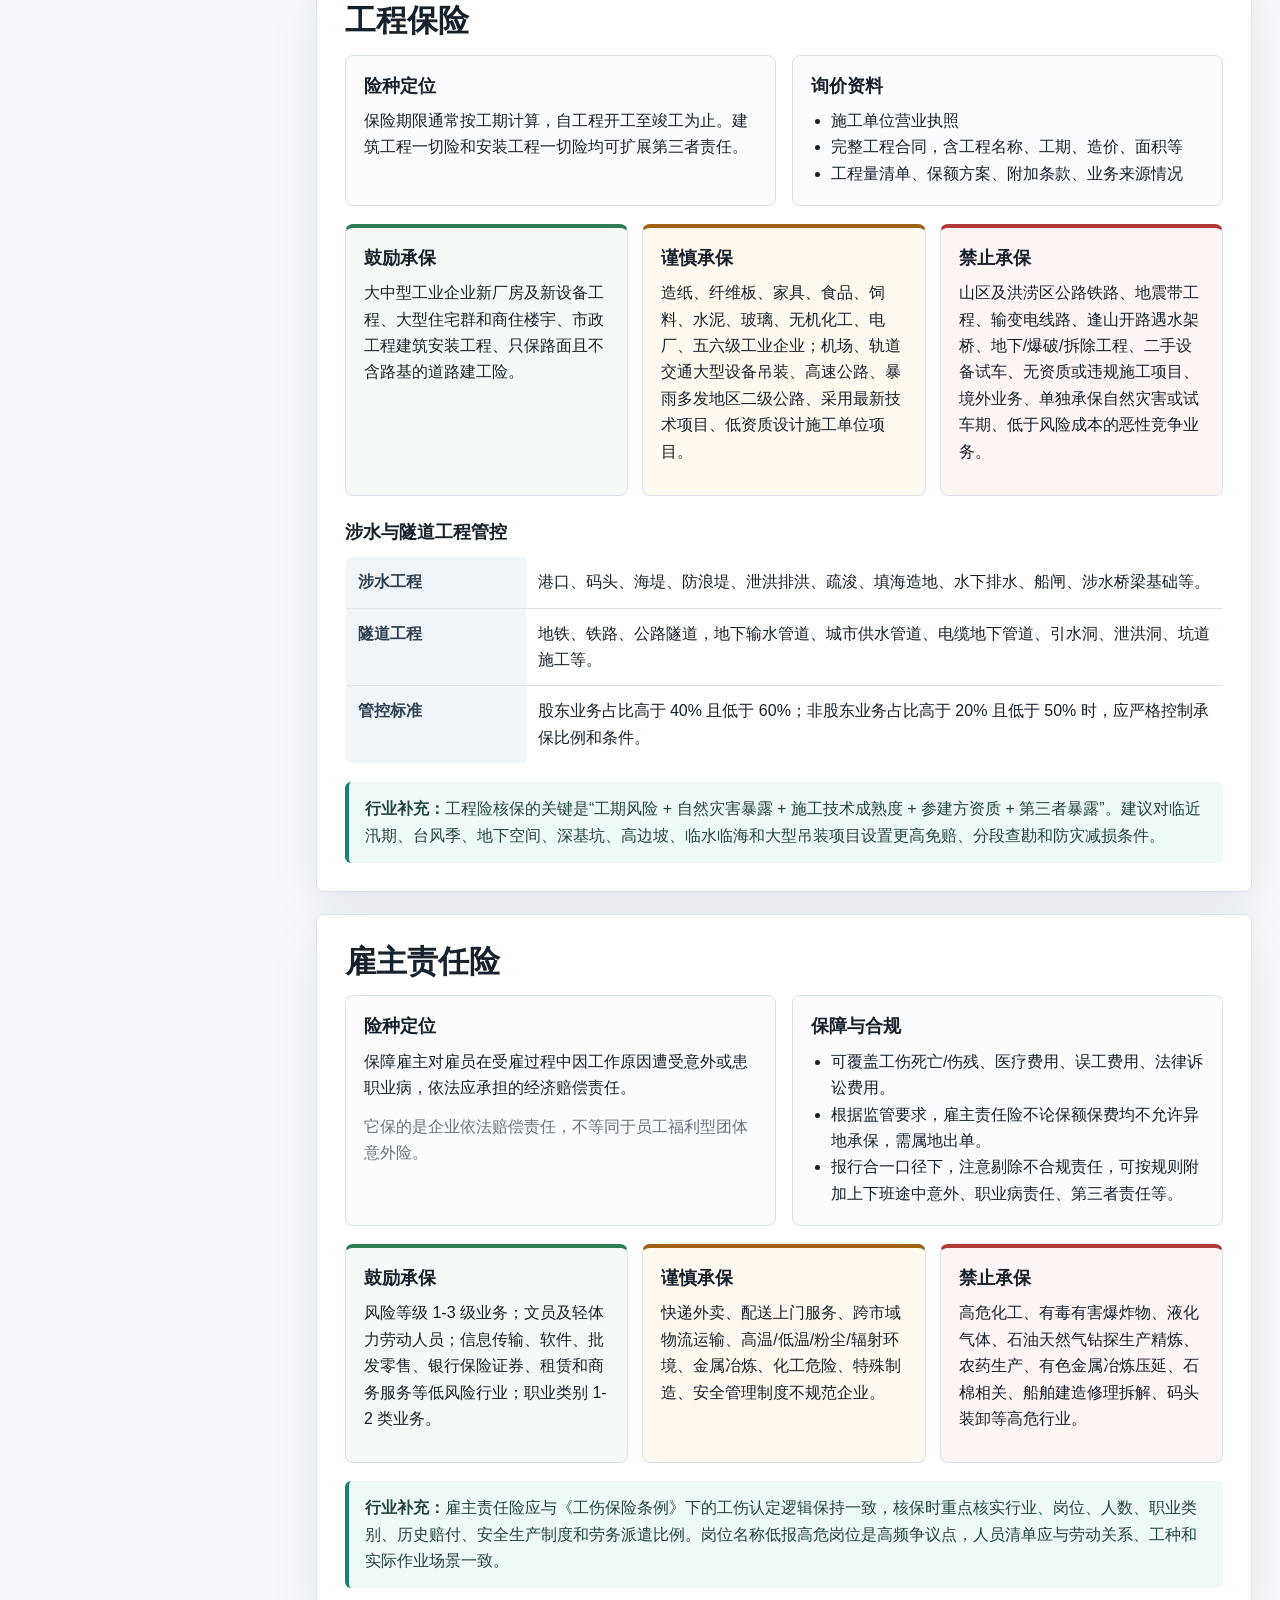
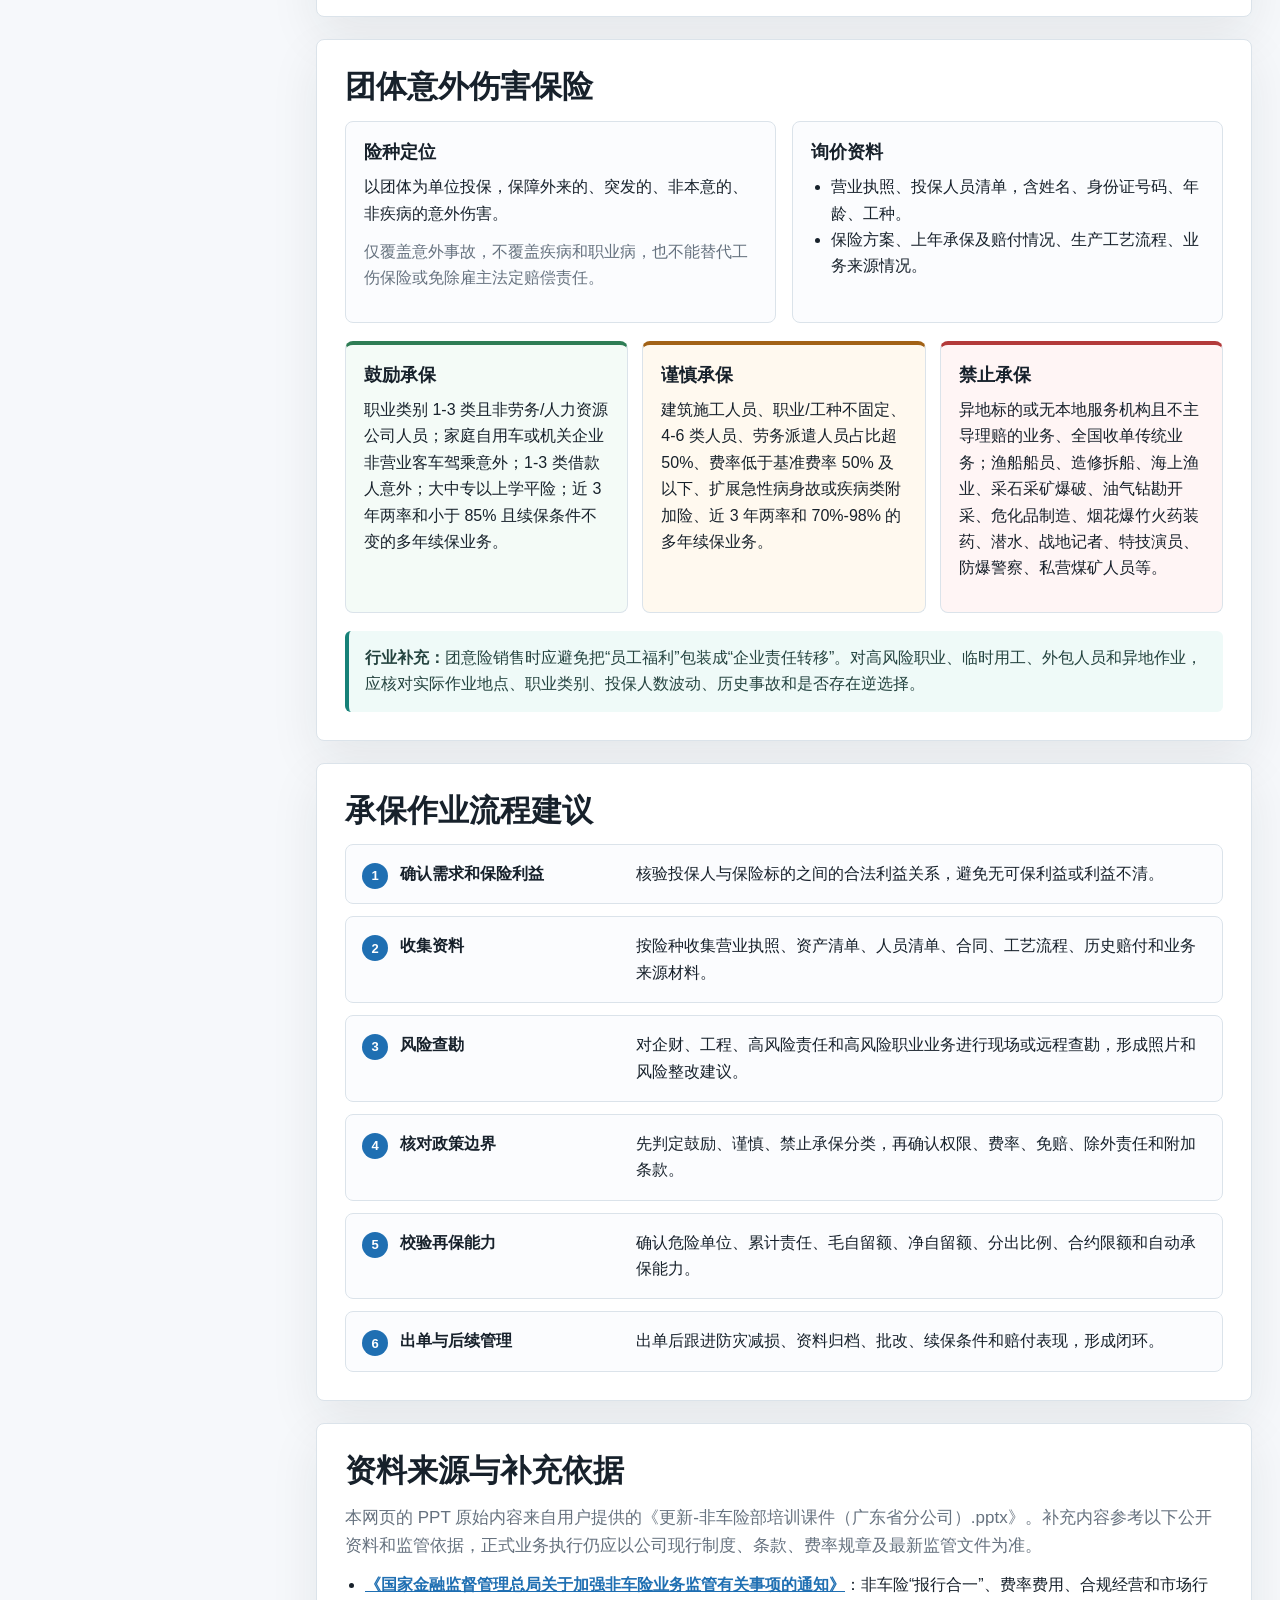
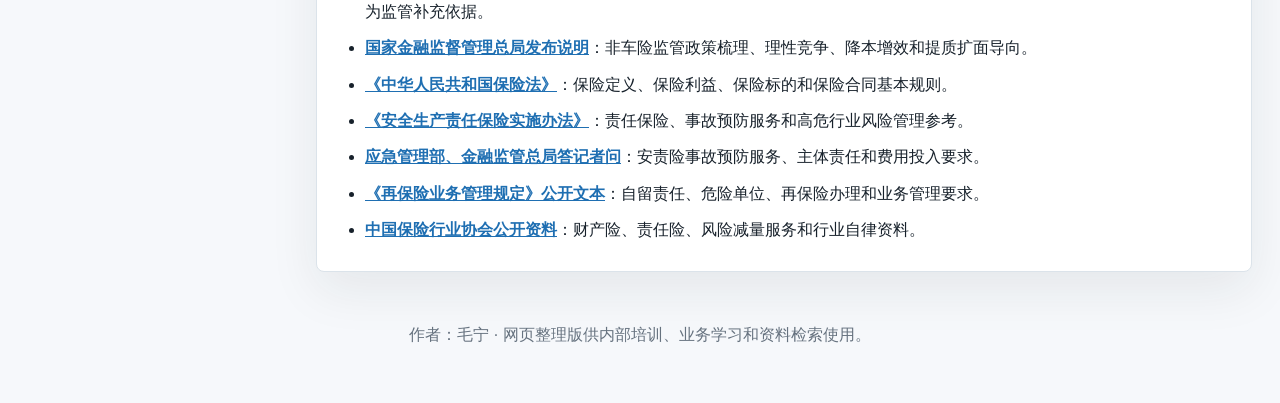
==== commit 0cbf5019: "Add access gate to index.html" ====
--- a/index.html
+++ b/index.html
@@ -7,6 +7,24 @@
     <link rel="stylesheet" href="style.css" />
   </head>
   <body>
+    <div id="authGate" class="auth-gate" role="dialog" aria-labelledby="authTitle" aria-modal="true">
+      <form id="authForm" class="auth-panel">
+        <p class="eyebrow">Private access</p>
+        <h2 id="authTitle">非车险培训行业指导手册</h2>
+        <p class="auth-copy">请输入账号和密码后继续访问。</p>
+        <label>
+          <span>账号</span>
+          <input id="authUser" type="text" autocomplete="username" required />
+        </label>
+        <label>
+          <span>密码</span>
+          <input id="authPass" type="password" autocomplete="current-password" required />
+        </label>
+        <p id="authError" class="auth-error" aria-live="polite"></p>
+        <button type="submit">进入手册</button>
+      </form>
+    </div>
+
     <header class="topbar">
       <div>
         <p class="eyebrow">内部培训资料网页整理版 · 2026</p>
--- a/style.css
+++ b/style.css
@@ -0,0 +1,619 @@
+:root {
+  color-scheme: light;
+  --ink: #17212b;
+  --muted: #66727f;
+  --line: #dbe3ea;
+  --paper: #f6f8fb;
+  --white: #ffffff;
+  --blue: #1f6fb2;
+  --teal: #168178;
+  --green: #2e7d55;
+  --amber: #a26216;
+  --red: #b33a3a;
+  --shadow: 0 18px 50px rgba(23, 33, 43, 0.08);
+}
+
+* {
+  box-sizing: border-box;
+}
+
+html {
+  scroll-behavior: smooth;
+}
+
+body {
+  margin: 0;
+  background: var(--paper);
+  color: var(--ink);
+  font-family: -apple-system, BlinkMacSystemFont, "Segoe UI", "PingFang SC", "Microsoft YaHei", sans-serif;
+  line-height: 1.65;
+}
+
+body.is-locked {
+  overflow: hidden;
+}
+
+a {
+  color: inherit;
+}
+
+.topbar {
+  position: sticky;
+  top: 0;
+  z-index: 10;
+  display: flex;
+  align-items: center;
+  justify-content: space-between;
+  gap: 24px;
+  padding: 18px 28px;
+  background: rgba(255, 255, 255, 0.92);
+  border-bottom: 1px solid var(--line);
+  backdrop-filter: blur(14px);
+}
+
+.topbar h1 {
+  margin: 0;
+  font-size: clamp(22px, 3vw, 34px);
+  line-height: 1.2;
+}
+
+.eyebrow {
+  margin: 0 0 6px;
+  color: var(--blue);
+  font-size: 13px;
+  font-weight: 700;
+  letter-spacing: 0;
+  text-transform: uppercase;
+}
+
+.toolbar {
+  display: flex;
+  align-items: end;
+  gap: 12px;
+  flex-shrink: 0;
+}
+
+.search {
+  display: grid;
+  gap: 5px;
+  color: var(--muted);
+  font-size: 12px;
+  font-weight: 700;
+}
+
+.search input {
+  width: min(34vw, 340px);
+  min-width: 210px;
+  height: 40px;
+  border: 1px solid var(--line);
+  border-radius: 6px;
+  padding: 0 12px;
+  color: var(--ink);
+  background: #fff;
+  font: inherit;
+}
+
+button {
+  height: 40px;
+  border: 0;
+  border-radius: 6px;
+  padding: 0 14px;
+  background: var(--ink);
+  color: #fff;
+  font-weight: 700;
+  cursor: pointer;
+}
+
+.auth-gate {
+  position: fixed;
+  inset: 0;
+  z-index: 100;
+  display: grid;
+  place-items: center;
+  padding: 24px;
+  background:
+    linear-gradient(120deg, rgba(16, 37, 55, 0.94), rgba(31, 111, 178, 0.84)),
+    #102537;
+}
+
+.auth-gate.is-unlocked {
+  display: none;
+}
+
+.auth-panel {
+  width: min(420px, 100%);
+  padding: 28px;
+  border: 1px solid rgba(255, 255, 255, 0.18);
+  border-radius: 8px;
+  background: #fff;
+  box-shadow: 0 28px 80px rgba(0, 0, 0, 0.28);
+}
+
+.auth-panel h2 {
+  margin-bottom: 8px;
+  font-size: 25px;
+}
+
+.auth-copy {
+  color: var(--muted);
+}
+
+.auth-panel label {
+  display: grid;
+  gap: 6px;
+  margin-top: 14px;
+  color: #40505f;
+  font-size: 13px;
+  font-weight: 800;
+}
+
+.auth-panel input {
+  height: 42px;
+  border: 1px solid var(--line);
+  border-radius: 6px;
+  padding: 0 12px;
+  color: var(--ink);
+  font: inherit;
+}
+
+.auth-panel button {
+  width: 100%;
+  margin-top: 18px;
+}
+
+.auth-error {
+  min-height: 22px;
+  margin: 10px 0 0;
+  color: var(--red);
+  font-size: 13px;
+  font-weight: 700;
+}
+
+.layout {
+  display: grid;
+  grid-template-columns: 260px minmax(0, 1fr);
+  gap: 28px;
+  width: min(1480px, 100%);
+  margin: 0 auto;
+  padding: 28px;
+}
+
+.sidebar {
+  position: sticky;
+  top: 108px;
+  align-self: start;
+  display: grid;
+  gap: 6px;
+  max-height: calc(100vh - 132px);
+  overflow: auto;
+  padding: 16px;
+  background: var(--white);
+  border: 1px solid var(--line);
+  border-radius: 8px;
+  box-shadow: var(--shadow);
+}
+
+.nav-title {
+  color: var(--muted);
+  font-size: 13px;
+  font-weight: 800;
+}
+
+.sidebar a {
+  display: block;
+  border-radius: 6px;
+  padding: 8px 10px;
+  color: #40505f;
+  font-size: 14px;
+  text-decoration: none;
+}
+
+.sidebar a:hover,
+.sidebar a.active {
+  background: #e8f2fb;
+  color: var(--blue);
+}
+
+main {
+  display: grid;
+  gap: 22px;
+  min-width: 0;
+}
+
+.section {
+  padding: 28px;
+  background: var(--white);
+  border: 1px solid var(--line);
+  border-radius: 8px;
+  box-shadow: var(--shadow);
+}
+
+.hero {
+  display: grid;
+  grid-template-columns: minmax(0, 1fr) auto;
+  align-items: end;
+  gap: 28px;
+  min-height: 340px;
+  color: #fff;
+  background:
+    linear-gradient(110deg, rgba(16, 37, 55, 0.94), rgba(31, 111, 178, 0.74)),
+    linear-gradient(135deg, #102537, #168178);
+}
+
+.hero .eyebrow {
+  color: #9ee4dc;
+}
+
+h2 {
+  margin: 0 0 14px;
+  font-size: clamp(22px, 2.4vw, 32px);
+  line-height: 1.25;
+}
+
+h3 {
+  margin: 0 0 10px;
+  font-size: 18px;
+  line-height: 1.35;
+}
+
+p {
+  margin: 0 0 12px;
+}
+
+ul,
+ol {
+  margin: 0;
+  padding-left: 20px;
+}
+
+.lead {
+  max-width: 880px;
+  color: var(--muted);
+  font-size: 17px;
+}
+
+.hero .lead,
+.hero p {
+  color: rgba(255, 255, 255, 0.88);
+}
+
+.author {
+  display: inline-flex;
+  margin-top: 10px;
+  padding: 5px 10px;
+  border: 1px solid rgba(255, 255, 255, 0.28);
+  border-radius: 6px;
+  color: #fff;
+  font-weight: 700;
+}
+
+.stats {
+  display: grid;
+  grid-template-columns: repeat(2, 120px);
+  gap: 12px;
+  margin: 0;
+}
+
+.stats div {
+  padding: 16px;
+  border: 1px solid rgba(255, 255, 255, 0.22);
+  border-radius: 8px;
+  background: rgba(255, 255, 255, 0.1);
+}
+
+.stats dt {
+  font-size: 34px;
+  font-weight: 800;
+  line-height: 1;
+}
+
+.stats dd {
+  margin: 4px 0 0;
+  color: rgba(255, 255, 255, 0.82);
+}
+
+.grid {
+  display: grid;
+  gap: 16px;
+}
+
+.grid.two {
+  grid-template-columns: repeat(2, minmax(0, 1fr));
+}
+
+.grid.three {
+  grid-template-columns: repeat(3, minmax(0, 1fr));
+}
+
+.card,
+.product,
+.policy {
+  min-width: 0;
+  border: 1px solid var(--line);
+  border-radius: 8px;
+  padding: 18px;
+  background: #fff;
+}
+
+.card {
+  background: #fbfcfe;
+}
+
+.muted {
+  color: var(--muted);
+}
+
+.chapter {
+  position: relative;
+  overflow: hidden;
+  padding-top: 48px;
+}
+
+.chapter-number {
+  position: absolute;
+  top: 18px;
+  right: 26px;
+  color: #d7e6f2;
+  font-size: 76px;
+  font-weight: 900;
+  line-height: 1;
+}
+
+.compare {
+  display: grid;
+  grid-template-columns: repeat(2, minmax(0, 1fr));
+  gap: 16px;
+  margin-top: 20px;
+}
+
+.compare article {
+  border-left: 4px solid var(--blue);
+  padding: 16px 18px;
+  background: #f7fbff;
+  border-radius: 6px;
+}
+
+.compare article + article {
+  border-left-color: var(--teal);
+  background: #f5fbfa;
+}
+
+.note {
+  margin-top: 18px;
+  border-left: 4px solid var(--teal);
+  border-radius: 6px;
+  padding: 14px 16px;
+  background: #effaf8;
+  color: #24433f;
+}
+
+.product-grid {
+  display: grid;
+  grid-template-columns: repeat(3, minmax(0, 1fr));
+  gap: 14px;
+}
+
+.product {
+  border-top: 4px solid var(--blue);
+}
+
+.product:nth-child(3n + 2) {
+  border-top-color: var(--teal);
+}
+
+.product:nth-child(3n) {
+  border-top-color: var(--amber);
+}
+
+.subhead {
+  margin-top: 24px;
+}
+
+.term-list,
+.level-grid {
+  display: grid;
+  grid-template-columns: repeat(2, minmax(0, 1fr));
+  gap: 12px;
+}
+
+.term-list div,
+.level-grid div {
+  display: grid;
+  gap: 6px;
+  padding: 14px 16px;
+  border: 1px solid var(--line);
+  border-radius: 8px;
+  background: #fbfcfe;
+}
+
+.term-list b,
+.level-grid b {
+  color: var(--blue);
+}
+
+table {
+  width: 100%;
+  border-collapse: collapse;
+  margin-top: 12px;
+  overflow: hidden;
+  border: 1px solid var(--line);
+  border-radius: 8px;
+  background: #fff;
+}
+
+th,
+td {
+  border-bottom: 1px solid var(--line);
+  padding: 12px;
+  text-align: left;
+  vertical-align: top;
+}
+
+th {
+  width: 180px;
+  background: #f0f5f9;
+  color: #2f4050;
+}
+
+tr:last-child td,
+tr:last-child th {
+  border-bottom: 0;
+}
+
+.policy-board {
+  display: grid;
+  grid-template-columns: repeat(3, minmax(0, 1fr));
+  gap: 14px;
+  margin: 18px 0;
+}
+
+.policy {
+  border-top: 4px solid;
+}
+
+.policy.encourage {
+  border-top-color: var(--green);
+  background: #f4fbf7;
+}
+
+.policy.caution {
+  border-top-color: var(--amber);
+  background: #fff9ef;
+}
+
+.policy.forbid {
+  border-top-color: var(--red);
+  background: #fff5f5;
+}
+
+.timeline {
+  display: grid;
+  gap: 12px;
+  padding-left: 0;
+  list-style: none;
+  counter-reset: step;
+}
+
+.timeline li {
+  position: relative;
+  display: grid;
+  grid-template-columns: 220px minmax(0, 1fr);
+  gap: 16px;
+  padding: 16px 16px 16px 54px;
+  border: 1px solid var(--line);
+  border-radius: 8px;
+  background: #fbfcfe;
+}
+
+.timeline li::before {
+  counter-increment: step;
+  content: counter(step);
+  position: absolute;
+  left: 16px;
+  top: 18px;
+  display: grid;
+  place-items: center;
+  width: 26px;
+  height: 26px;
+  border-radius: 50%;
+  background: var(--blue);
+  color: #fff;
+  font-size: 13px;
+  font-weight: 800;
+}
+
+.source-list {
+  display: grid;
+  gap: 10px;
+}
+
+.source-list a {
+  color: var(--blue);
+  font-weight: 700;
+}
+
+footer {
+  padding: 22px 28px 42px;
+  color: var(--muted);
+  text-align: center;
+}
+
+.is-hidden {
+  display: none !important;
+}
+
+mark {
+  padding: 0 2px;
+  background: #fff0a8;
+}
+
+@media (max-width: 980px) {
+  .topbar,
+  .toolbar {
+    align-items: stretch;
+    flex-direction: column;
+  }
+
+  .search input {
+    width: 100%;
+  }
+
+  .layout {
+    grid-template-columns: 1fr;
+    padding: 18px;
+  }
+
+  .sidebar {
+    position: static;
+    max-height: none;
+    grid-template-columns: repeat(2, minmax(0, 1fr));
+  }
+
+  .nav-title {
+    grid-column: 1 / -1;
+  }
+
+  .hero,
+  .compare,
+  .grid.two,
+  .grid.three,
+  .product-grid,
+  .policy-board,
+  .term-list,
+  .level-grid {
+    grid-template-columns: 1fr;
+  }
+
+  .stats {
+    grid-template-columns: repeat(2, minmax(0, 1fr));
+  }
+
+  .timeline li {
+    grid-template-columns: 1fr;
+  }
+}
+
+@media print {
+  body {
+    background: #fff;
+  }
+
+  .topbar,
+  .sidebar,
+  footer,
+  button {
+    display: none;
+  }
+
+  .layout {
+    display: block;
+    padding: 0;
+  }
+
+  .section {
+    break-inside: avoid;
+    box-shadow: none;
+    border-color: #cfd8e3;
+    margin: 0 0 16px;
+  }
+}
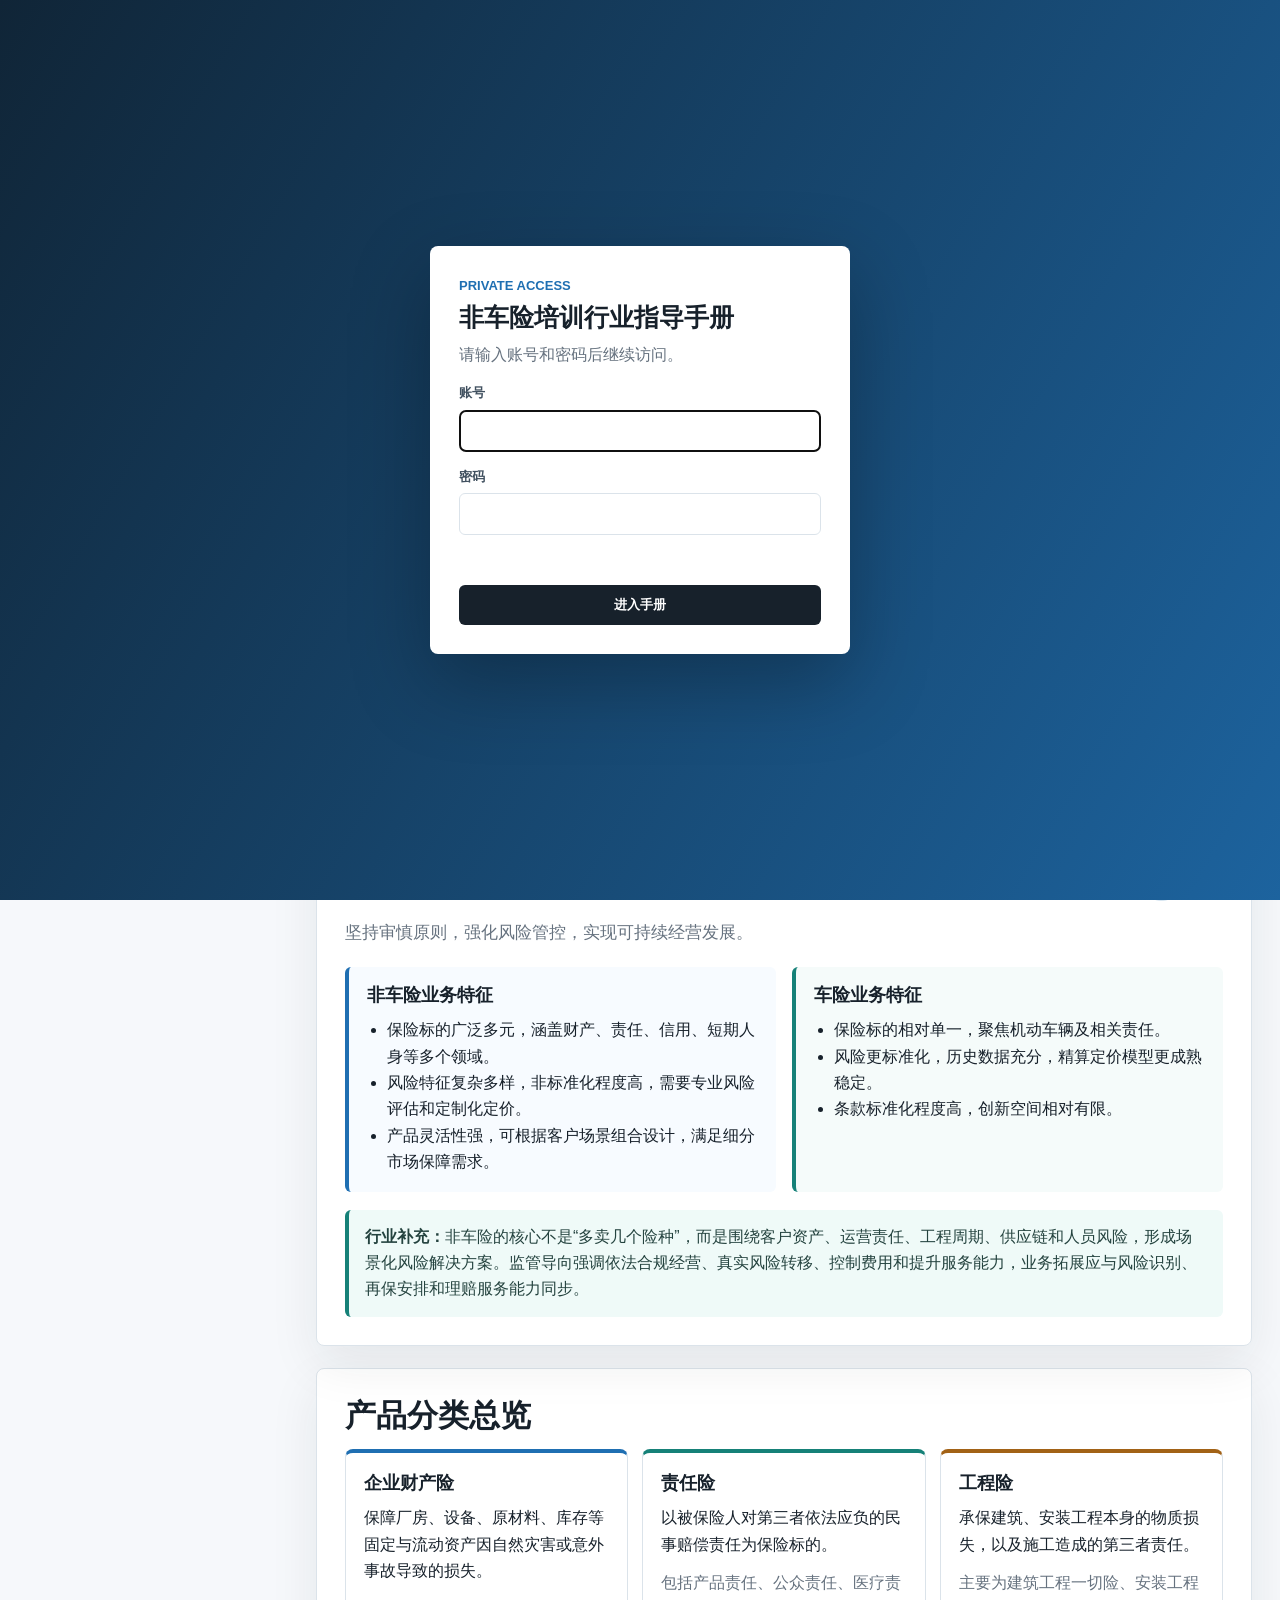
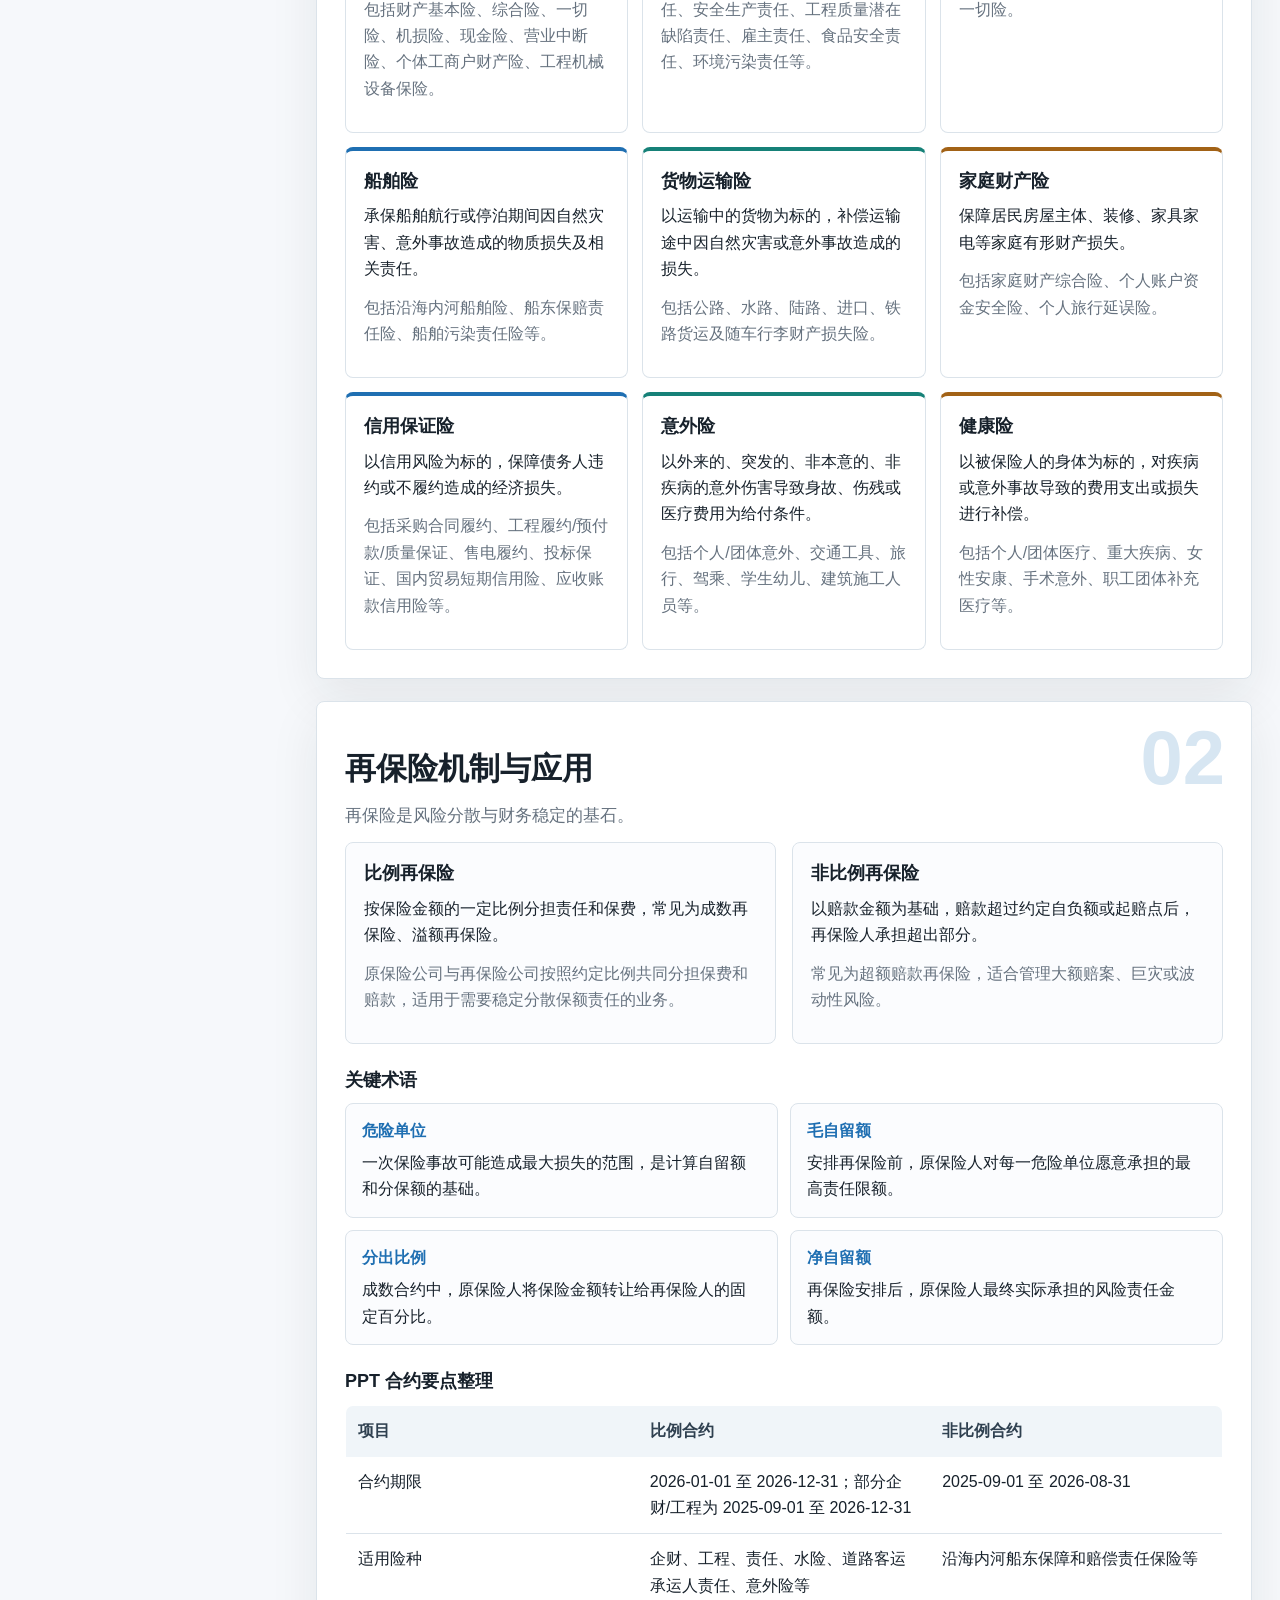
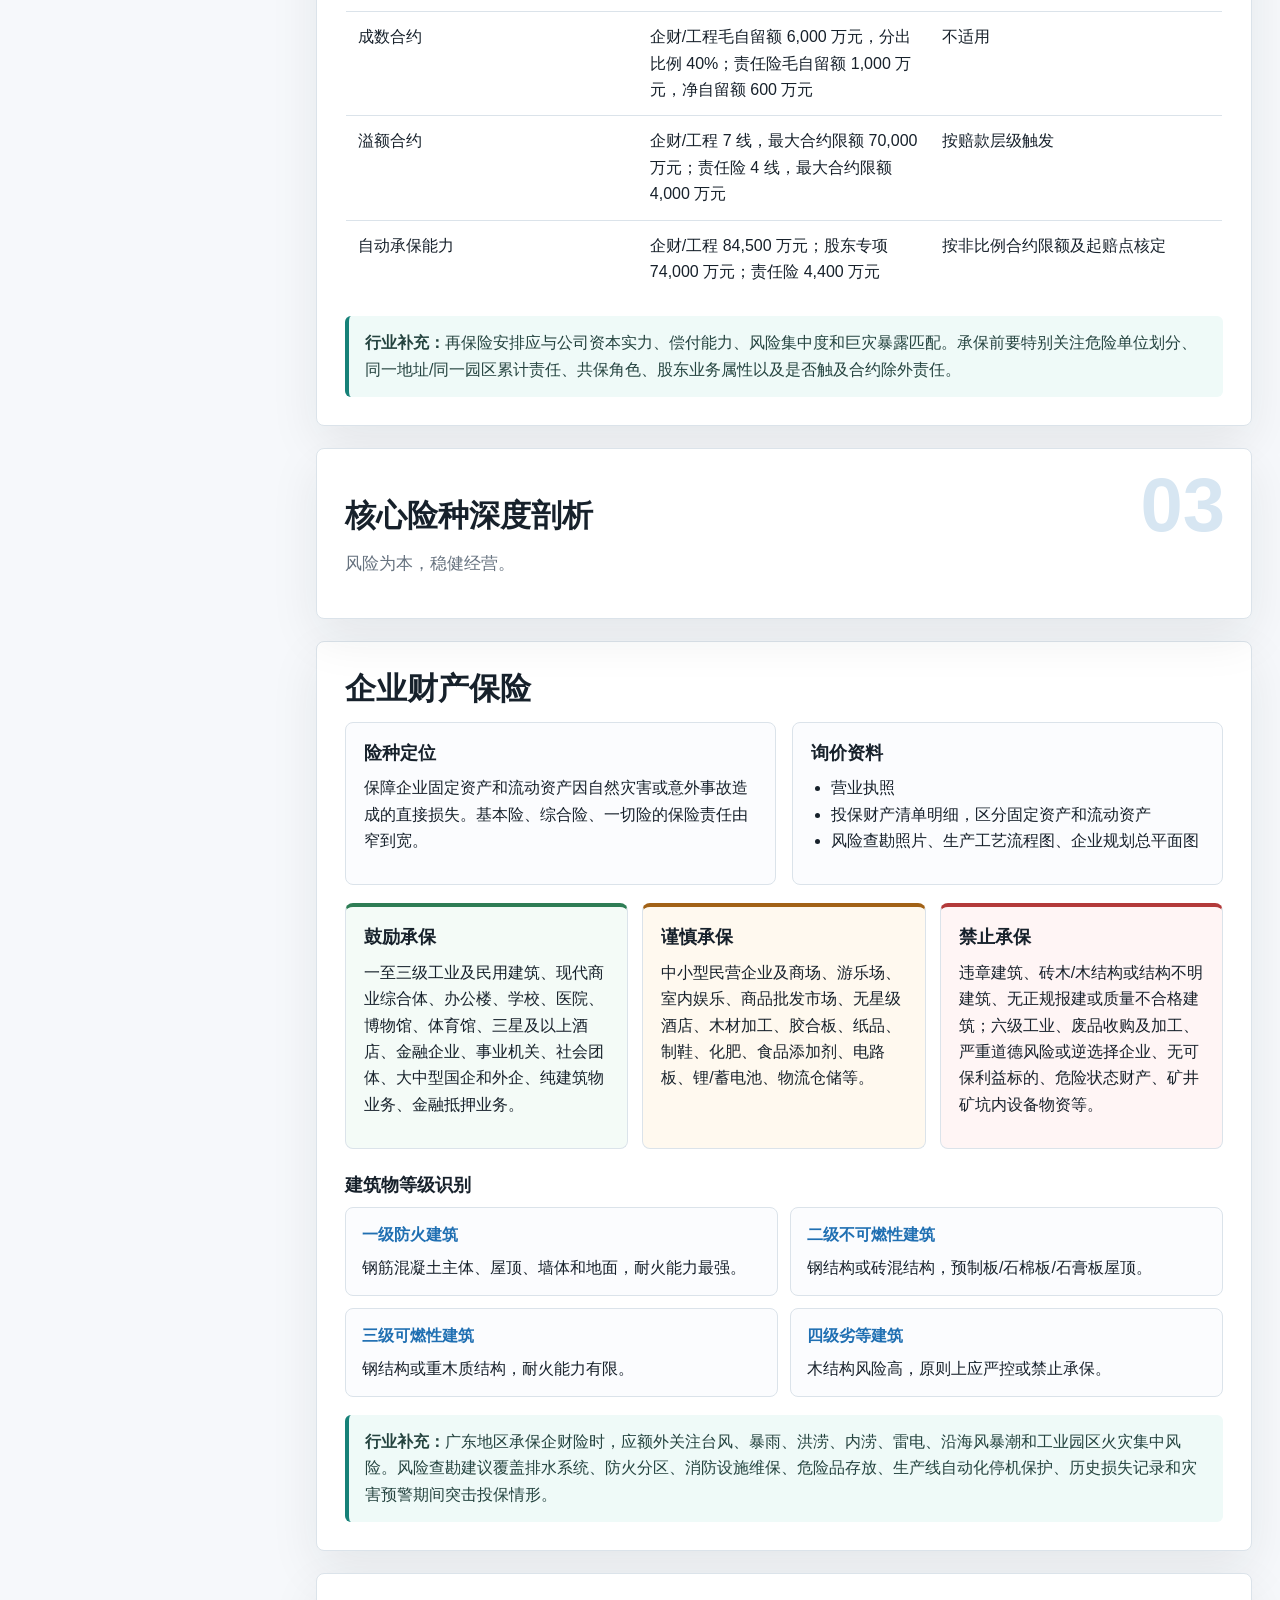
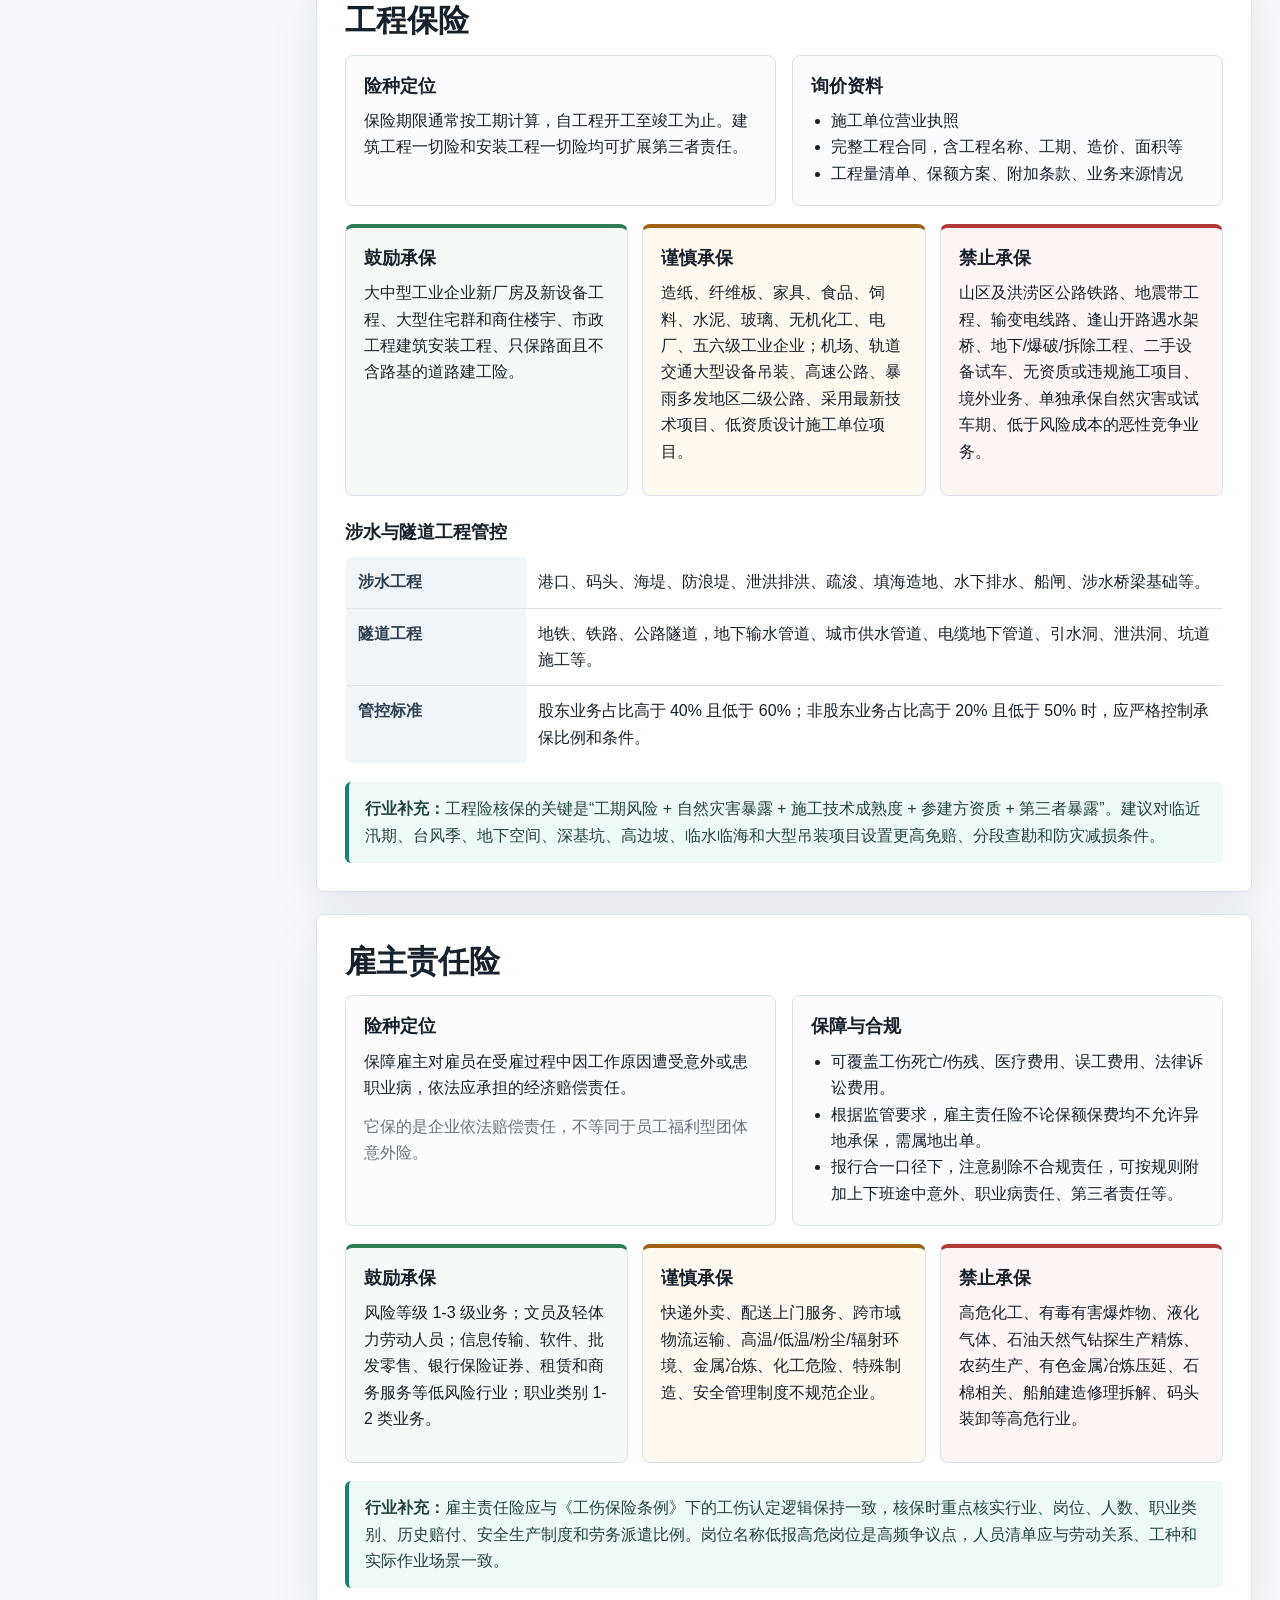
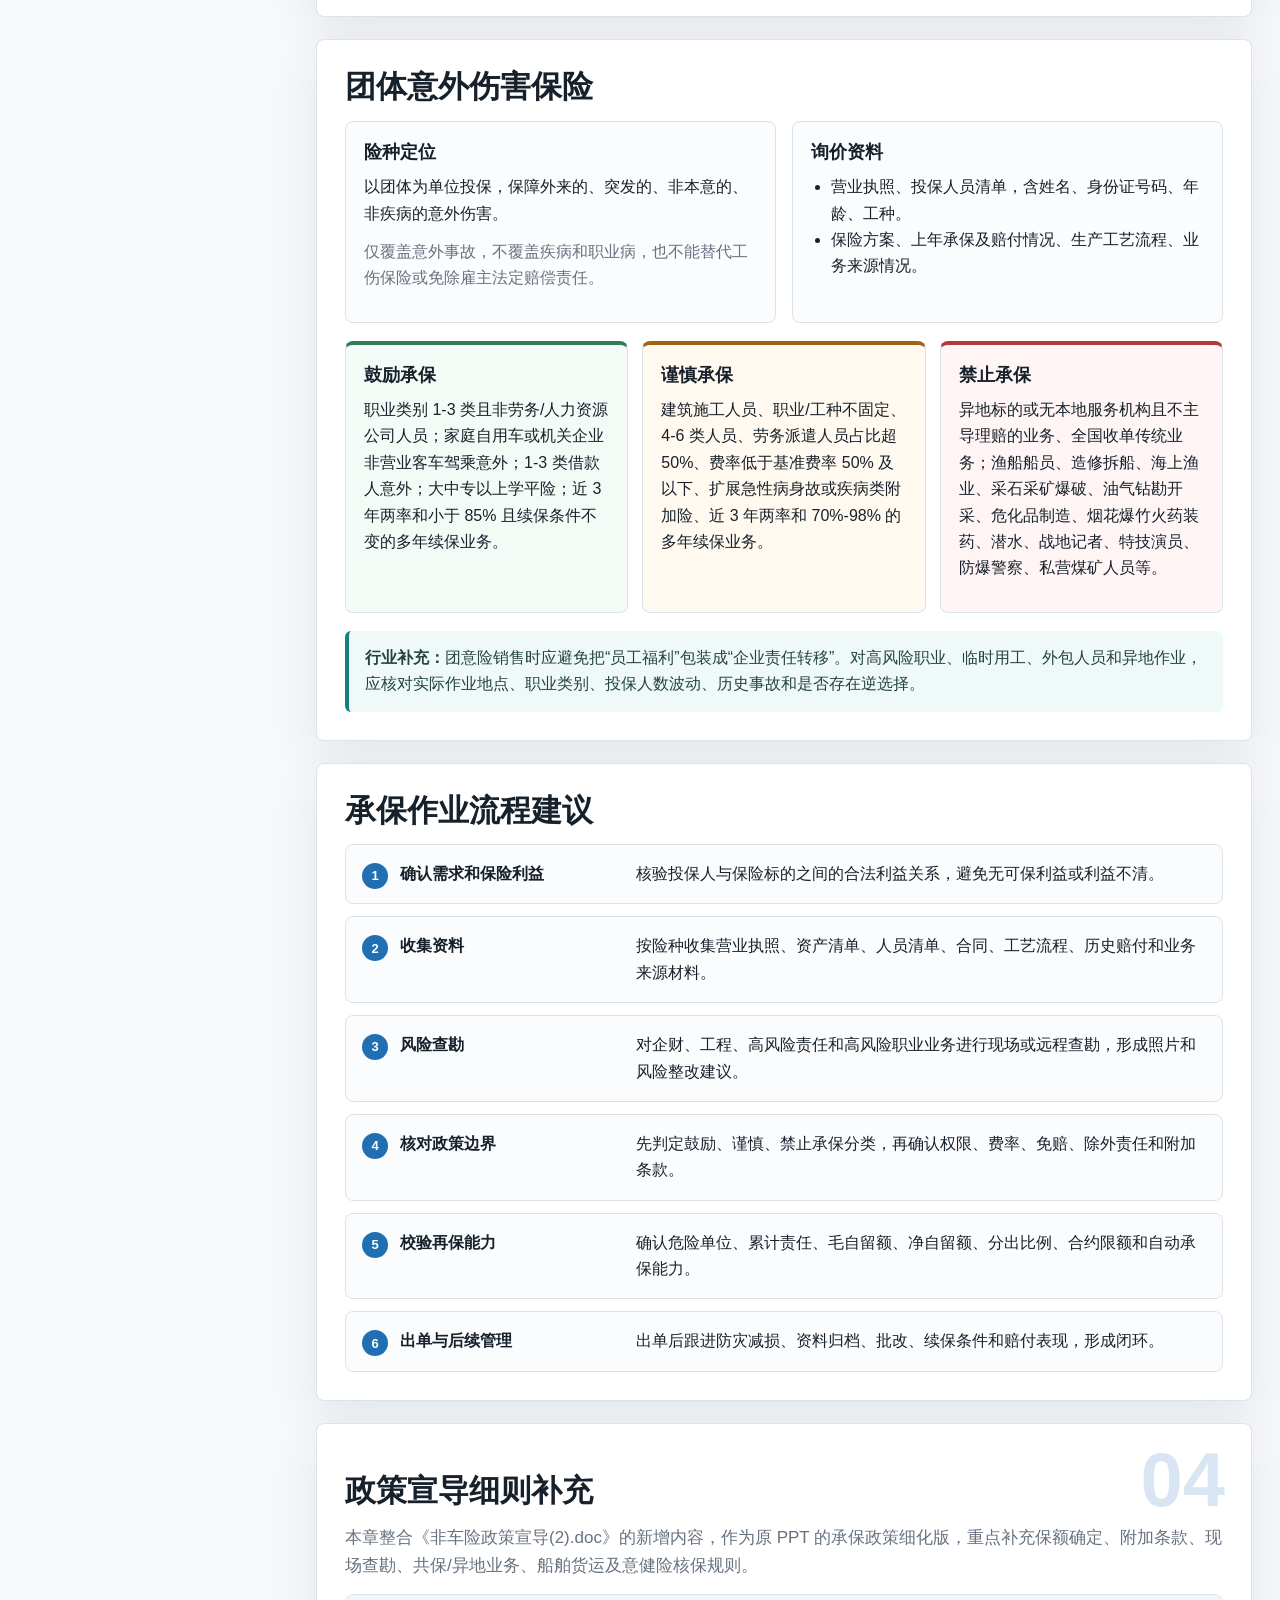
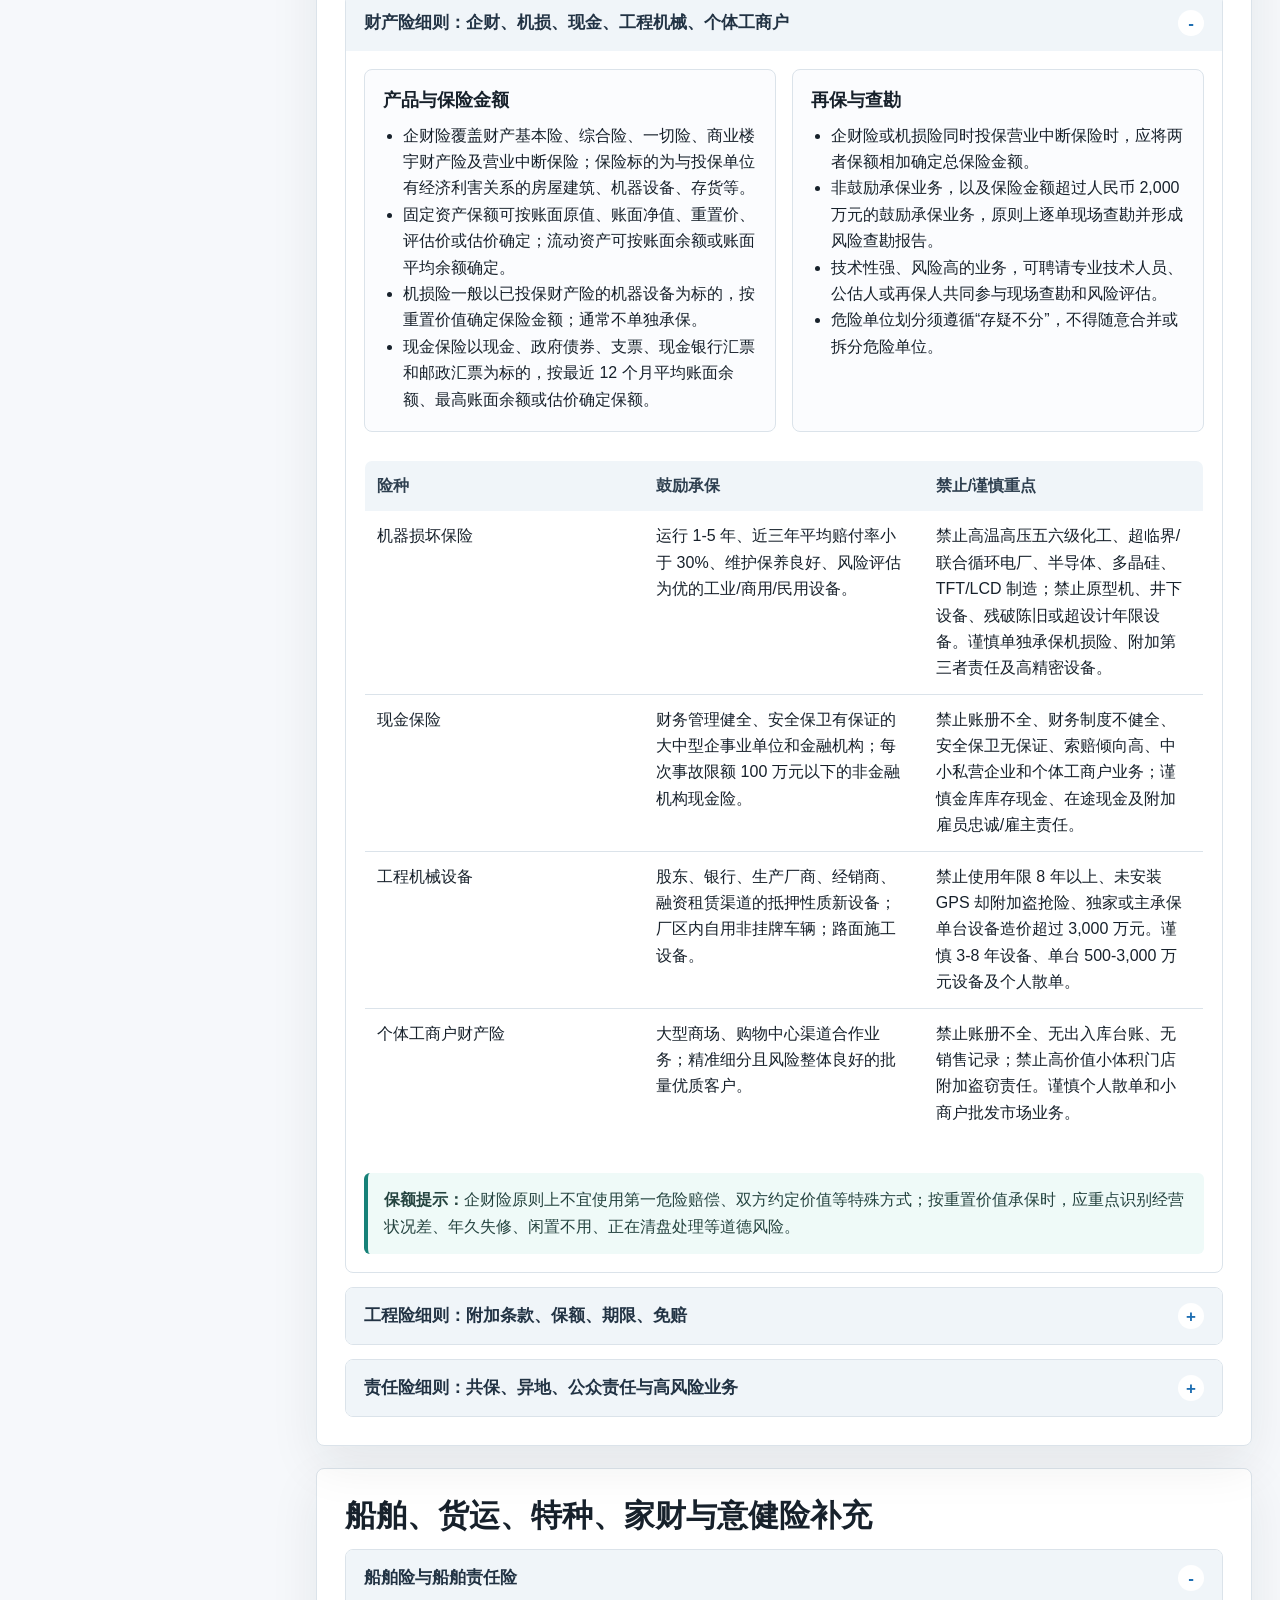
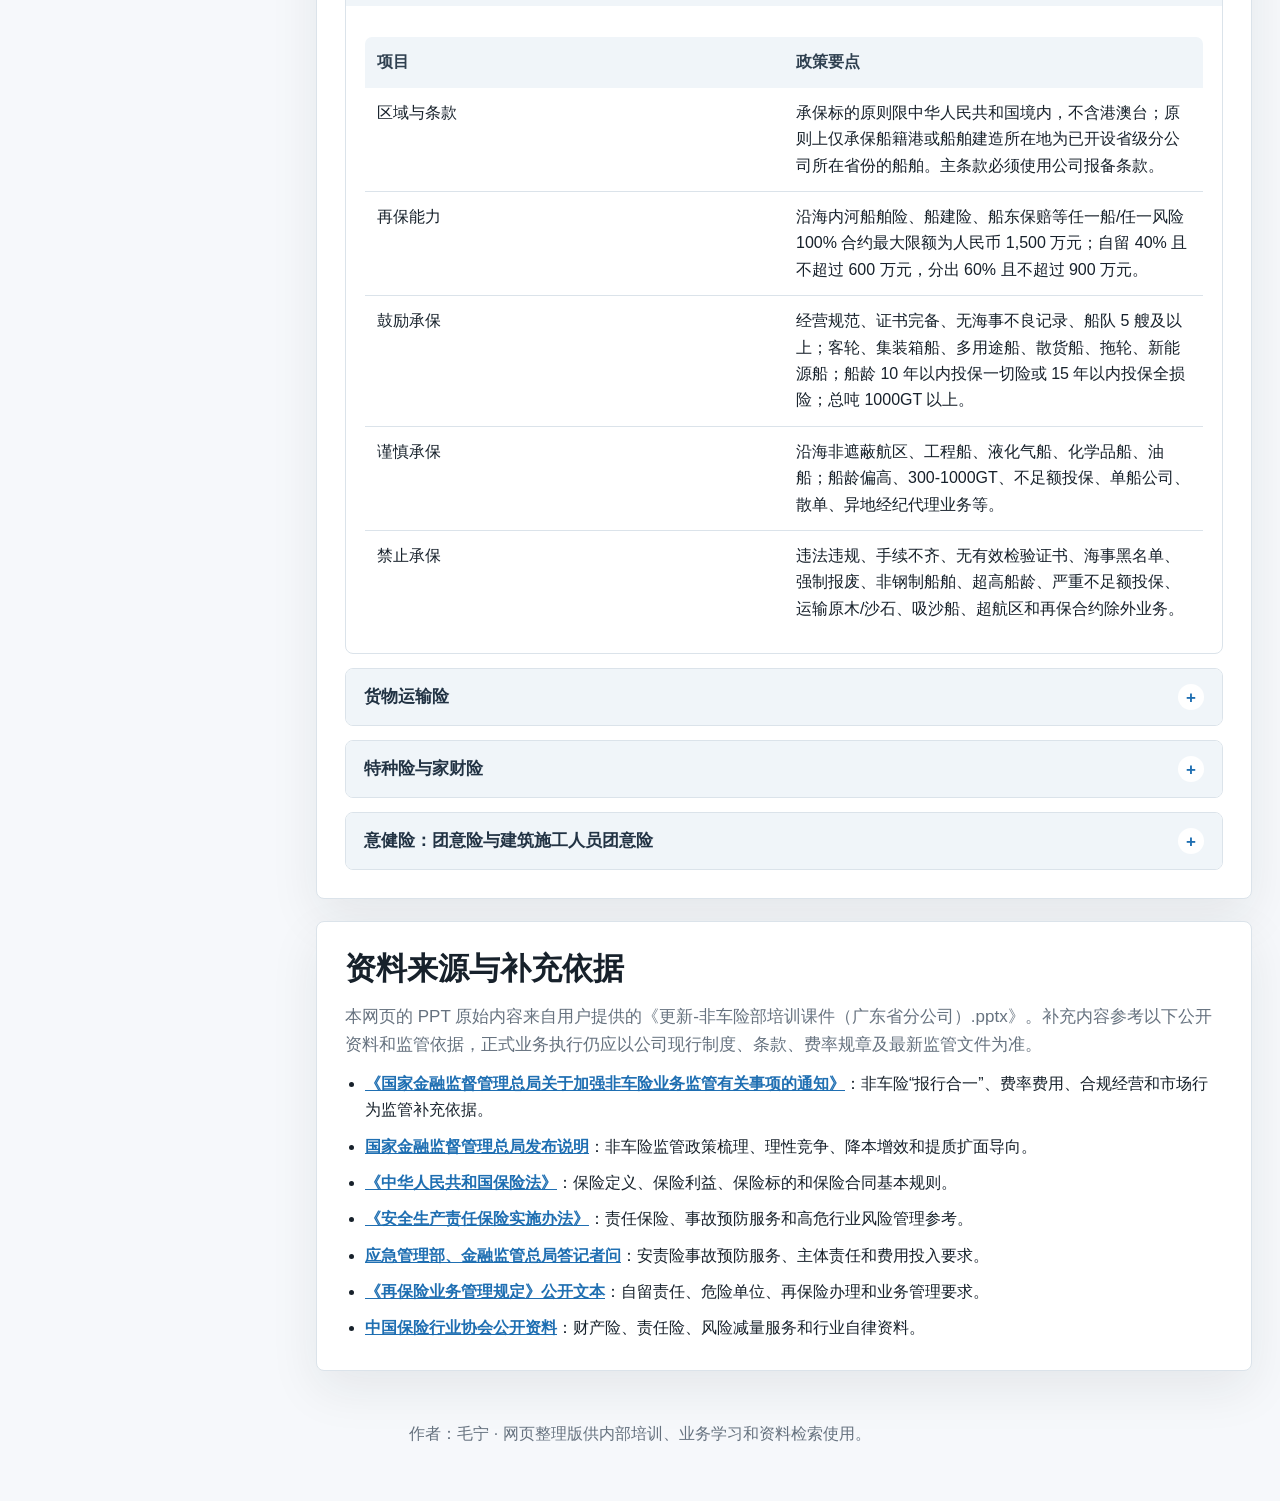
==== commit fab07c0a: "Integrate policy document into index.html" ====
--- a/index.html
+++ b/index.html
@@ -52,6 +52,8 @@
         <a href="#employer">雇主责任险</a>
         <a href="#group-accident">团体意外险</a>
         <a href="#workflow">承保作业流程</a>
+        <a href="#policy-doc">04 政策宣导细则</a>
+        <a href="#marine-cargo">船舶/货运/特种/家财</a>
         <a href="#sources">资料来源</a>
       </nav>
 
@@ -401,6 +403,230 @@
           </ol>
         </section>
 
+        <section id="policy-doc" class="chapter section searchable">
+          <span class="chapter-number">04</span>
+          <h2>政策宣导细则补充</h2>
+          <p class="lead">本章整合《非车险政策宣导(2).doc》的新增内容，作为原 PPT 的承保政策细化版，重点补充保额确定、附加条款、现场查勘、共保/异地业务、船舶货运及意健险核保规则。</p>
+
+          <details class="policy-detail" open>
+            <summary>财产险细则：企财、机损、现金、工程机械、个体工商户</summary>
+            <div class="detail-body">
+              <div class="grid two">
+                <article class="card">
+                  <h3>产品与保险金额</h3>
+                  <ul>
+                    <li>企财险覆盖财产基本险、综合险、一切险、商业楼宇财产险及营业中断保险；保险标的为与投保单位有经济利害关系的房屋建筑、机器设备、存货等。</li>
+                    <li>固定资产保额可按账面原值、账面净值、重置价、评估价或估价确定；流动资产可按账面余额或账面平均余额确定。</li>
+                    <li>机损险一般以已投保财产险的机器设备为标的，按重置价值确定保险金额；通常不单独承保。</li>
+                    <li>现金保险以现金、政府债券、支票、现金银行汇票和邮政汇票为标的，按最近 12 个月平均账面余额、最高账面余额或估价确定保额。</li>
+                  </ul>
+                </article>
+                <article class="card">
+                  <h3>再保与查勘</h3>
+                  <ul>
+                    <li>企财险或机损险同时投保营业中断保险时，应将两者保额相加确定总保险金额。</li>
+                    <li>非鼓励承保业务，以及保险金额超过人民币 2,000 万元的鼓励承保业务，原则上逐单现场查勘并形成风险查勘报告。</li>
+                    <li>技术性强、风险高的业务，可聘请专业技术人员、公估人或再保人共同参与现场查勘和风险评估。</li>
+                    <li>危险单位划分须遵循“存疑不分”，不得随意合并或拆分危险单位。</li>
+                  </ul>
+                </article>
+              </div>
+
+              <table>
+                <thead><tr><th>险种</th><th>鼓励承保</th><th>禁止/谨慎重点</th></tr></thead>
+                <tbody>
+                  <tr>
+                    <td>机器损坏保险</td>
+                    <td>运行 1-5 年、近三年平均赔付率小于 30%、维护保养良好、风险评估为优的工业/商用/民用设备。</td>
+                    <td>禁止高温高压五六级化工、超临界/联合循环电厂、半导体、多晶硅、TFT/LCD 制造；禁止原型机、井下设备、残破陈旧或超设计年限设备。谨慎单独承保机损险、附加第三者责任及高精密设备。</td>
+                  </tr>
+                  <tr>
+                    <td>现金保险</td>
+                    <td>财务管理健全、安全保卫有保证的大中型企事业单位和金融机构；每次事故限额 100 万元以下的非金融机构现金险。</td>
+                    <td>禁止账册不全、财务制度不健全、安全保卫无保证、索赔倾向高、中小私营企业和个体工商户业务；谨慎金库库存现金、在途现金及附加雇员忠诚/雇主责任。</td>
+                  </tr>
+                  <tr>
+                    <td>工程机械设备</td>
+                    <td>股东、银行、生产厂商、经销商、融资租赁渠道的抵押性质新设备；厂区内自用非挂牌车辆；路面施工设备。</td>
+                    <td>禁止使用年限 8 年以上、未安装 GPS 却附加盗抢险、独家或主承保单台设备造价超过 3,000 万元。谨慎 3-8 年设备、单台 500-3,000 万元设备及个人散单。</td>
+                  </tr>
+                  <tr>
+                    <td>个体工商户财产险</td>
+                    <td>大型商场、购物中心渠道合作业务；精准细分且风险整体良好的批量优质客户。</td>
+                    <td>禁止账册不全、无出入库台账、无销售记录；禁止高价值小体积门店附加盗窃责任。谨慎个人散单和小商户批发市场业务。</td>
+                  </tr>
+                </tbody>
+              </table>
+
+              <aside class="note">
+                <strong>保额提示：</strong>企财险原则上不宜使用第一危险赔偿、双方约定价值等特殊方式；按重置价值承保时，应重点识别经营状况差、年久失修、闲置不用、正在清盘处理等道德风险。
+              </aside>
+            </div>
+          </details>
+
+          <details class="policy-detail">
+            <summary>工程险细则：附加条款、保额、期限、免赔</summary>
+            <div class="detail-body">
+              <div class="grid two">
+                <article class="card">
+                  <h3>条款与保额</h3>
+                  <ul>
+                    <li>同时存在建筑和安装部分的工程，安装部分造价超过工程总造价 50% 的，适用安装工程一切险；不超过 50% 的，适用建筑工程一切险。</li>
+                    <li>工程造价按工程合同造价确定，完工后按决算金额调整；原材料、建造、设计、设备、安装、运输、临时工程、关税等可计入，计划利润和税金一般不计入。</li>
+                    <li>施工用机具及设备不计入工程造价，需单列承保。</li>
+                    <li>清除残骸费用应单独投保，大型工程一般不超过工程合同总价值 5%，小型工程一般不超过 15%。</li>
+                    <li>专业费用单独投保，大型工程一般不超过工程总价值 5%，小型工程一般不超过 10%。</li>
+                  </ul>
+                </article>
+                <article class="card">
+                  <h3>期限与免赔</h3>
+                  <ul>
+                    <li>保险期限依工程合同施工工期设定，建筑工程一般不超过 4 年，安装工程一般不超过 3 年。</li>
+                    <li>建造期超过 3 年的，原则上应周期申报实际投入金额和调整后的总造价，并据此调整保费。</li>
+                    <li>试车期一般不超过 3 个月；已使用或转手设备自试车开始，该设备保险责任即行终止。</li>
+                    <li>保证期一般为 6-12 个月，最长不超过 24 个月；工期加保证期最长不超过 60 个月。</li>
+                    <li>工程险免赔额应同时约定绝对免赔额和相对免赔额，并以高者为准。</li>
+                  </ul>
+                </article>
+              </div>
+              <aside class="note">
+                <strong>审批流程：</strong>超省分公司权限的工程险业务，应由分公司财产险部/非车险部协助收集资料和初审，经分管领导复审后上报总公司财产险部审批，分公司按审批条件报价或出单。
+              </aside>
+            </div>
+          </details>
+
+          <details class="policy-detail">
+            <summary>责任险细则：共保、异地、公众责任与高风险业务</summary>
+            <div class="detail-body">
+              <div class="grid two">
+                <article class="card">
+                  <h3>共保与异地业务</h3>
+                  <ul>
+                    <li>独家或主承保业务必须使用已报备条款和费率，并符合当地监管和行业自律要求。</li>
+                    <li>共保业务可跟随主承保方条款和费率；主共保业务录单时按 100% 限额和保费录入，从共业务只录入我司份额。</li>
+                    <li>签订共保协议、保险协议、补充协议或合同外承诺前，核保人应预审并逐级上报法律合规/风险管理部门审核。</li>
+                    <li>雇主责任保险不得由保险标的所在地以外的保险公司承保或共保，也不得由统括保单承保。</li>
+                  </ul>
+                </article>
+                <article class="card">
+                  <h3>高风险与亏损业务</h3>
+                  <ul>
+                    <li>高风险单一业务原则上严格控制承保；如因战略原因承保，应提供充分承保缘由、风险信息和明显高于市场的承保条件。</li>
+                    <li>高风险区域特色产业可考虑区域统保，但必须确保整体保费量和整体风险可控，并制定针对性风控策略。</li>
+                    <li>过去三年责任险历年制赔付率均在 65% 以上，且平均每年出险 3 次、平均两率和超 95% 的客户，视为亏损客户。</li>
+                    <li>亏损业务原则不承保；确需承保，应改善条件后测算两率和在 80% 以内，并提出风险改善建议。</li>
+                  </ul>
+                </article>
+              </div>
+
+              <h3 class="subhead">公众责任险核保补充</h3>
+              <div class="term-list">
+                <div><b>责任基础</b><span>仅承保依法应由被保险人承担的民事赔偿责任，合同约定责任原则上不属于承保范围，除非无协议时仍依法应承担。</span></div>
+                <div><b>公众概念</b><span>公众为非特定第三者；雇员、特定客户、学生、游客等关系应使用雇主责任险、职业责任险、校责险、旅行社责任险等特定产品。</span></div>
+                <div><b>场所责任</b><span>侵权行为须发生在保单约定场所或被保险人控制区域内；供应煤、电、气、水等服务场景需特别约定。</span></div>
+                <div><b>停车场/电梯</b><span>停车场责任限专业封闭停车场并设车位限额；电梯责任需核实准用证、维保、管理人员、使用场所和使用年限。</span></div>
+              </div>
+            </div>
+          </details>
+        </section>
+
+        <section id="marine-cargo" class="section searchable">
+          <h2>船舶、货运、特种、家财与意健险补充</h2>
+
+          <details class="policy-detail" open>
+            <summary>船舶险与船舶责任险</summary>
+            <div class="detail-body">
+              <table>
+                <thead><tr><th>项目</th><th>政策要点</th></tr></thead>
+                <tbody>
+                  <tr><td>区域与条款</td><td>承保标的原则限中华人民共和国境内，不含港澳台；原则上仅承保船籍港或船舶建造所在地为已开设省级分公司所在省份的船舶。主条款必须使用公司报备条款。</td></tr>
+                  <tr><td>再保能力</td><td>沿海内河船舶险、船建险、船东保赔等任一船/任一风险 100% 合约最大限额为人民币 1,500 万元；自留 40% 且不超过 600 万元，分出 60% 且不超过 900 万元。</td></tr>
+                  <tr><td>鼓励承保</td><td>经营规范、证书完备、无海事不良记录、船队 5 艘及以上；客轮、集装箱船、多用途船、散货船、拖轮、新能源船；船龄 10 年以内投保一切险或 15 年以内投保全损险；总吨 1000GT 以上。</td></tr>
+                  <tr><td>谨慎承保</td><td>沿海非遮蔽航区、工程船、液化气船、化学品船、油船；船龄偏高、300-1000GT、不足额投保、单船公司、散单、异地经纪代理业务等。</td></tr>
+                  <tr><td>禁止承保</td><td>违法违规、手续不齐、无有效检验证书、海事黑名单、强制报废、非钢制船舶、超高船龄、严重不足额投保、运输原木/沙石、吸沙船、超航区和再保合约除外业务。</td></tr>
+                </tbody>
+              </table>
+            </div>
+          </details>
+
+          <details class="policy-detail">
+            <summary>货物运输险</summary>
+            <div class="detail-body">
+              <div class="grid two">
+                <article class="card">
+                  <h3>业务范围与能力</h3>
+                  <ul>
+                    <li>国内货运险包括公路、水路、陆路、铁路、定额及航空货运险；进出口货运险包括海洋货运、协会货物、陆上货运等。</li>
+                    <li>货运险任一船/任一风险 100% 合约最大限额为人民币 6,000 万元，自留 40% 且不超过 2,400 万元。</li>
+                    <li>水上船舶货物运输承运人责任保险、公路货物运输定额保险为鼓励承保业务。</li>
+                  </ul>
+                </article>
+                <article class="card">
+                  <h3>原则不予承保</h3>
+                  <ul>
+                    <li>承运船改变用途或报废前最后航次、玉雕及特殊玉石制品、交战或受制裁地区、非中国利益境外到境外业务。</li>
+                    <li>小型物流公司零担且逐级转分包；原木、易流态化固体货物、大宗粮食、活体和危险货物；船龄超 30 年运输工具。</li>
+                    <li>保险金额超过起运地发票价格或实际价值 30%；统扯费率低于万分之一；承诺放弃对实际承运人追偿；近两年两率和超 100%。</li>
+                  </ul>
+                </article>
+              </div>
+              <aside class="note">
+                <strong>核保提示：</strong>货运险要同时看货物属性、包装、运输工具、运输路线、承运人资质、客户风险管理、历史赔付和扩展责任。精密设备、大件设备、散装货、冷藏药品、活牲畜、粮食、裸装钢材等需设置针对性免赔或特别约定。
+              </aside>
+            </div>
+          </details>
+
+          <details class="policy-detail">
+            <summary>特种险与家财险</summary>
+            <div class="detail-body">
+              <div class="grid two">
+                <article class="card">
+                  <h3>特种险</h3>
+                  <ul>
+                    <li>飞机保险、通用航空机身一切险及责任险为严格控制业务，且无再保合约支持，须逐笔提前书面上报总公司财产险部及再保险部，并进行临分询价。</li>
+                    <li>无人机机身及配套设备意外损失险：鼓励风险低且信用好的客户；谨慎设备激活 3 年以内且有再保支持或关联业务影响较大的业务；禁止个人散单、激活超过 5 年、最大起飞重量超过 50 公斤。</li>
+                    <li>航空无人机第三者责任险：鼓励设备激活 3 年以内；谨慎 3-8 年、消防用途、商业活动或个人散单；禁止激活超过 8 年或最大起飞重量超过 50 公斤。</li>
+                  </ul>
+                </article>
+                <article class="card">
+                  <h3>家财险</h3>
+                  <ul>
+                    <li>鼓励钢筋混凝土或砖混结构房屋、大型成熟社区、中高档住宅、公寓、自然灾害和地质灾害风险低、配备有效消防设施的标的。</li>
+                    <li>禁止违章建筑、砖木/木结构或结构不明建筑、简易房、危房、年久失修建筑；禁止自然灾害或地质灾害易发区域、低洼洪泛区低层住宅单元等标的。</li>
+                    <li>谨慎出租/承租住房、平房、无物业管理楼盘、超过 20 年老旧房屋、城乡结合部和农村家庭财产；盗抢责任、现金珠宝盗抢、管道破裂及水渍责任应谨慎扩展。</li>
+                  </ul>
+                </article>
+              </div>
+            </div>
+          </details>
+
+          <details class="policy-detail">
+            <summary>意健险：团意险与建筑施工人员团意险</summary>
+            <div class="detail-body">
+              <div class="grid two">
+                <article class="card">
+                  <h3>团体意外险规则</h3>
+                  <ul>
+                    <li>不得接受以购买保险为唯一目的临时组成的团体；投保人与被保险人应具有明确雇佣、劳务或从属关系。</li>
+                    <li>附加意外医疗保额：个人意外一般不超过主险保额 10%，团体意外一般不超过主险保额 20%，四类及以上职业不得超过主险保额 10%，并设置每次事故最低免赔 100 元后按 80% 赔付。</li>
+                    <li>被保险人累计保额一般以年收入 5-10 倍为限；四、五、六类人员累计保额一般不高于 50 万元。</li>
+                    <li>职业类别按最高风险职业确定；特殊职业原则不予承保。</li>
+                  </ul>
+                </article>
+                <article class="card">
+                  <h3>建筑施工人员团意险</h3>
+                  <ul>
+                    <li>鼓励政府统保、无高空作业建筑安装工程、低风险房建/市政/乡村建设/公路/农田水利类项目。</li>
+                    <li>谨慎劳务分包、爆破占比 30% 以内拆迁拆除、有资质农房建设、明挖管道/灌溉工程、高空或带电作业占比 50% 以下、桥隧占比 30%-60%、涉水 20%-40%。</li>
+                    <li>禁止无资质或违规施工、涉桥隧 60% 以上、高空或带电作业超过 50%、幕墙安装/外墙装修/脚手架分包、涉水超 40%、人工爆破、扩展工伤评残标准或高额急性病身故等。</li>
+                    <li>按工程造价或建筑面积拟定费率时，应存档相关文件；投保时必须明确施工区域和施工人员生活区域。</li>
+                  </ul>
+                </article>
+              </div>
+            </div>
+          </details>
+        </section>
+
         <section id="sources" class="section searchable">
           <h2>资料来源与补充依据</h2>
           <p class="lead">本网页的 PPT 原始内容来自用户提供的《更新-非车险部培训课件（广东省分公司）.pptx》。补充内容参考以下公开资料和监管依据，正式业务执行仍应以公司现行制度、条款、费率规章及最新监管文件为准。</p>
--- a/style.css
+++ b/style.css
@@ -532,6 +532,51 @@
   font-weight: 700;
 }
 
+.policy-detail {
+  margin-top: 14px;
+  border: 1px solid var(--line);
+  border-radius: 8px;
+  background: #fff;
+  overflow: hidden;
+}
+
+.policy-detail summary {
+  display: flex;
+  align-items: center;
+  justify-content: space-between;
+  gap: 14px;
+  min-height: 54px;
+  padding: 14px 18px;
+  color: #223344;
+  background: #f0f5f9;
+  font-size: 17px;
+  font-weight: 800;
+  cursor: pointer;
+}
+
+.policy-detail summary::after {
+  content: "+";
+  display: grid;
+  place-items: center;
+  width: 26px;
+  height: 26px;
+  border-radius: 50%;
+  background: #fff;
+  color: var(--blue);
+  font-weight: 900;
+  flex: 0 0 auto;
+}
+
+.policy-detail[open] summary::after {
+  content: "-";
+}
+
+.detail-body {
+  display: grid;
+  gap: 16px;
+  padding: 18px;
+}
+
 footer {
   padding: 22px 28px 42px;
   color: var(--muted);
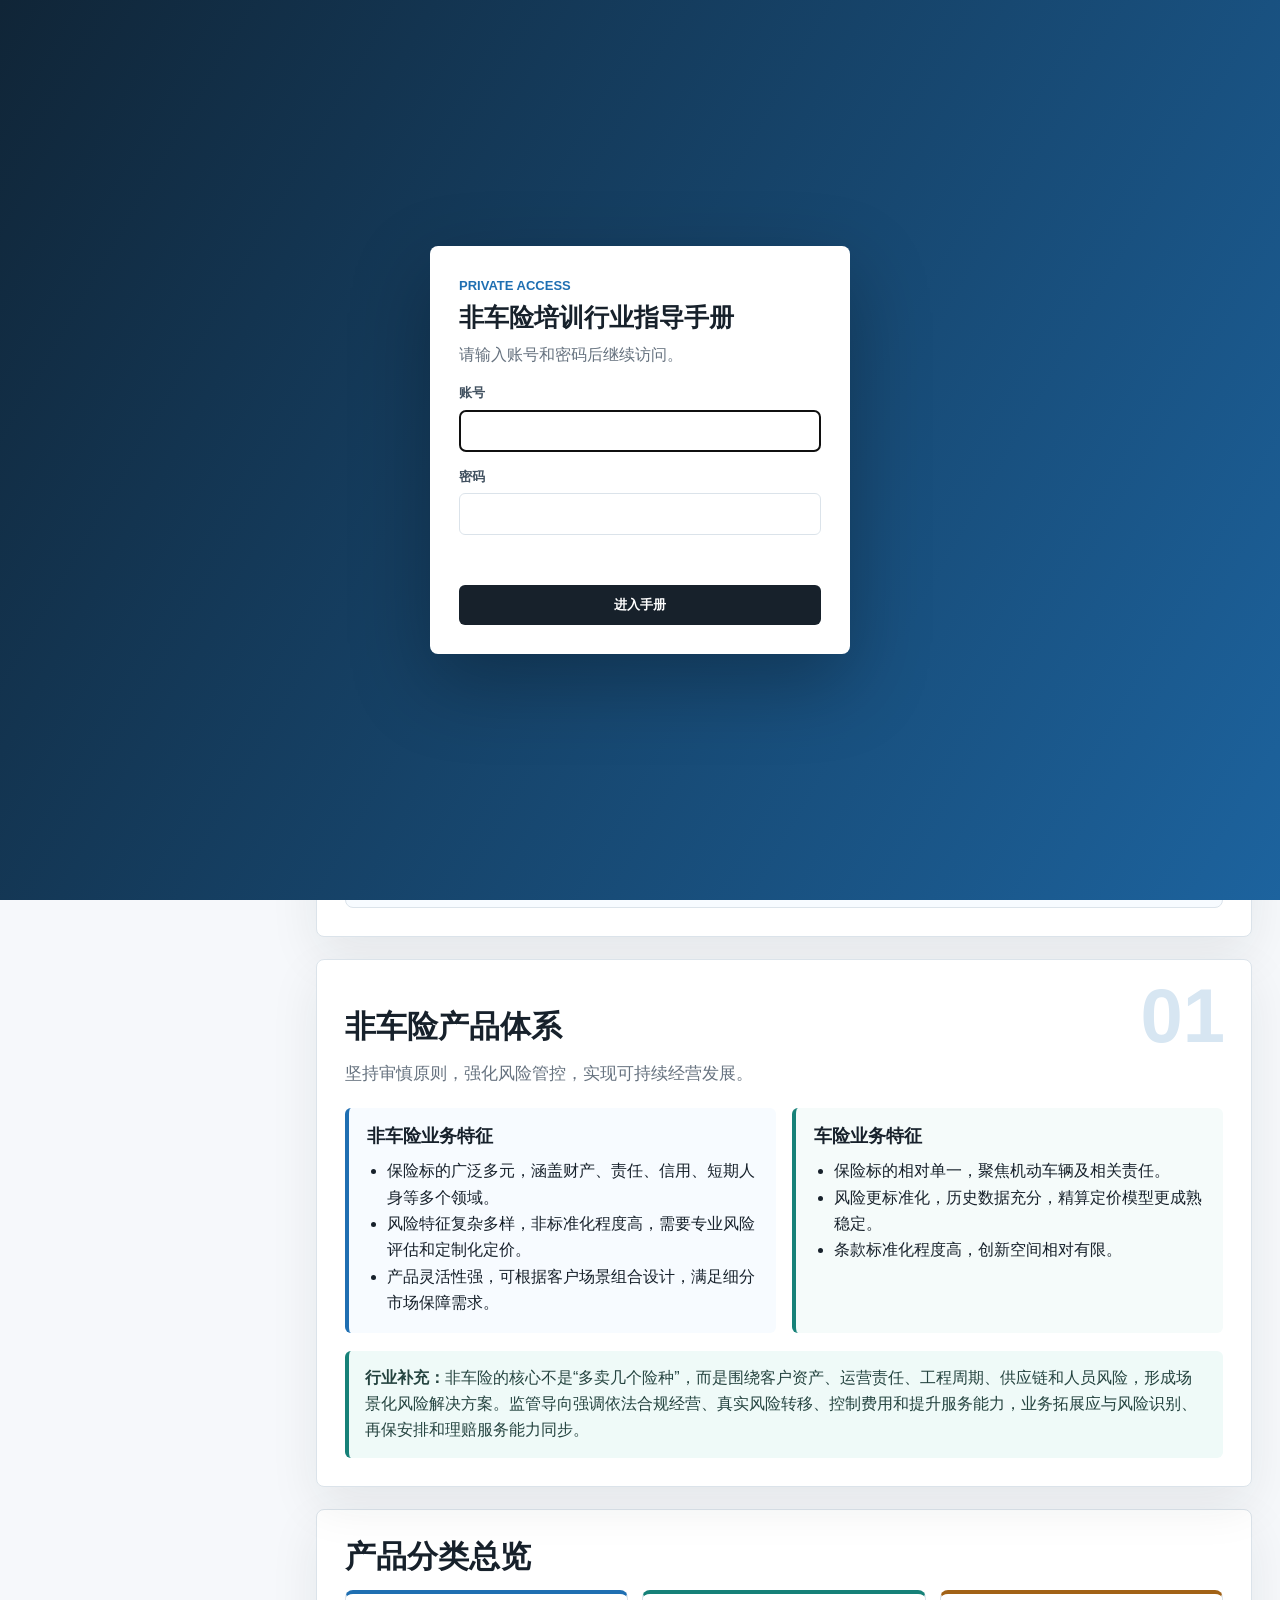
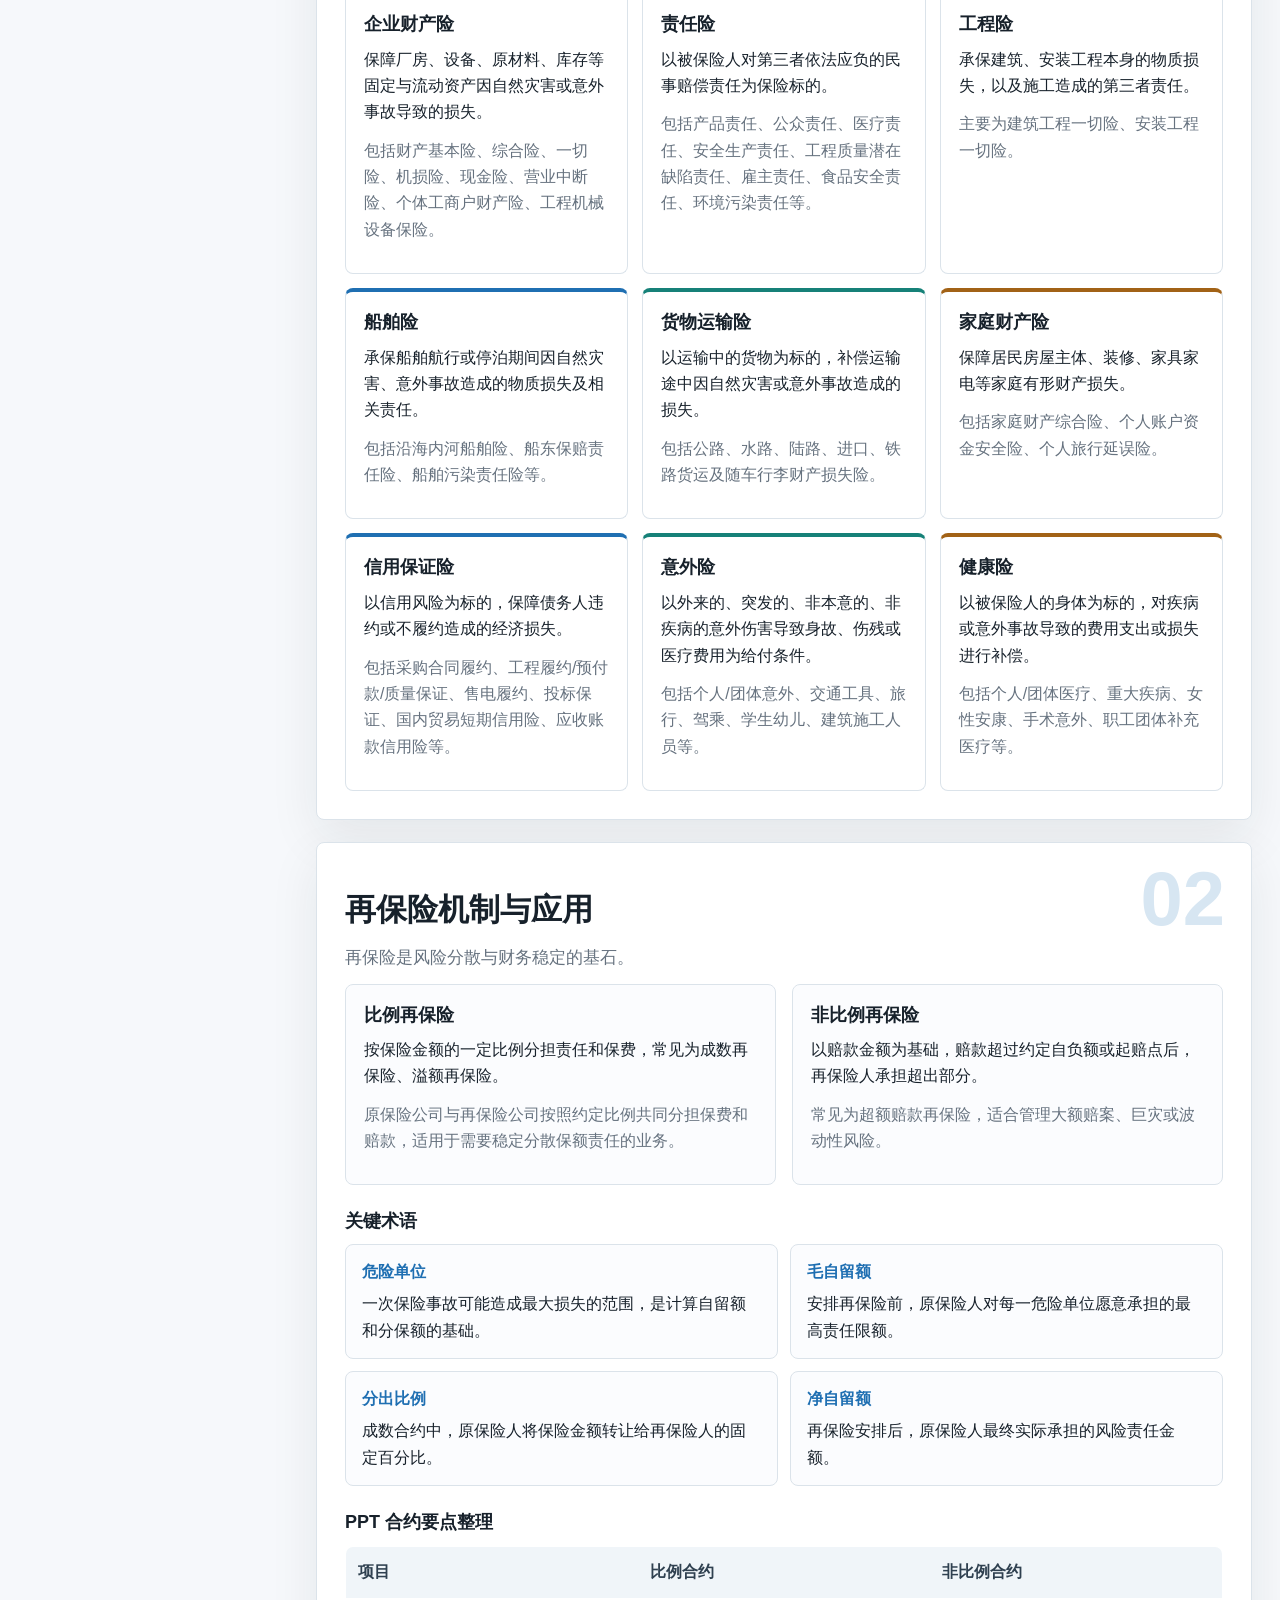
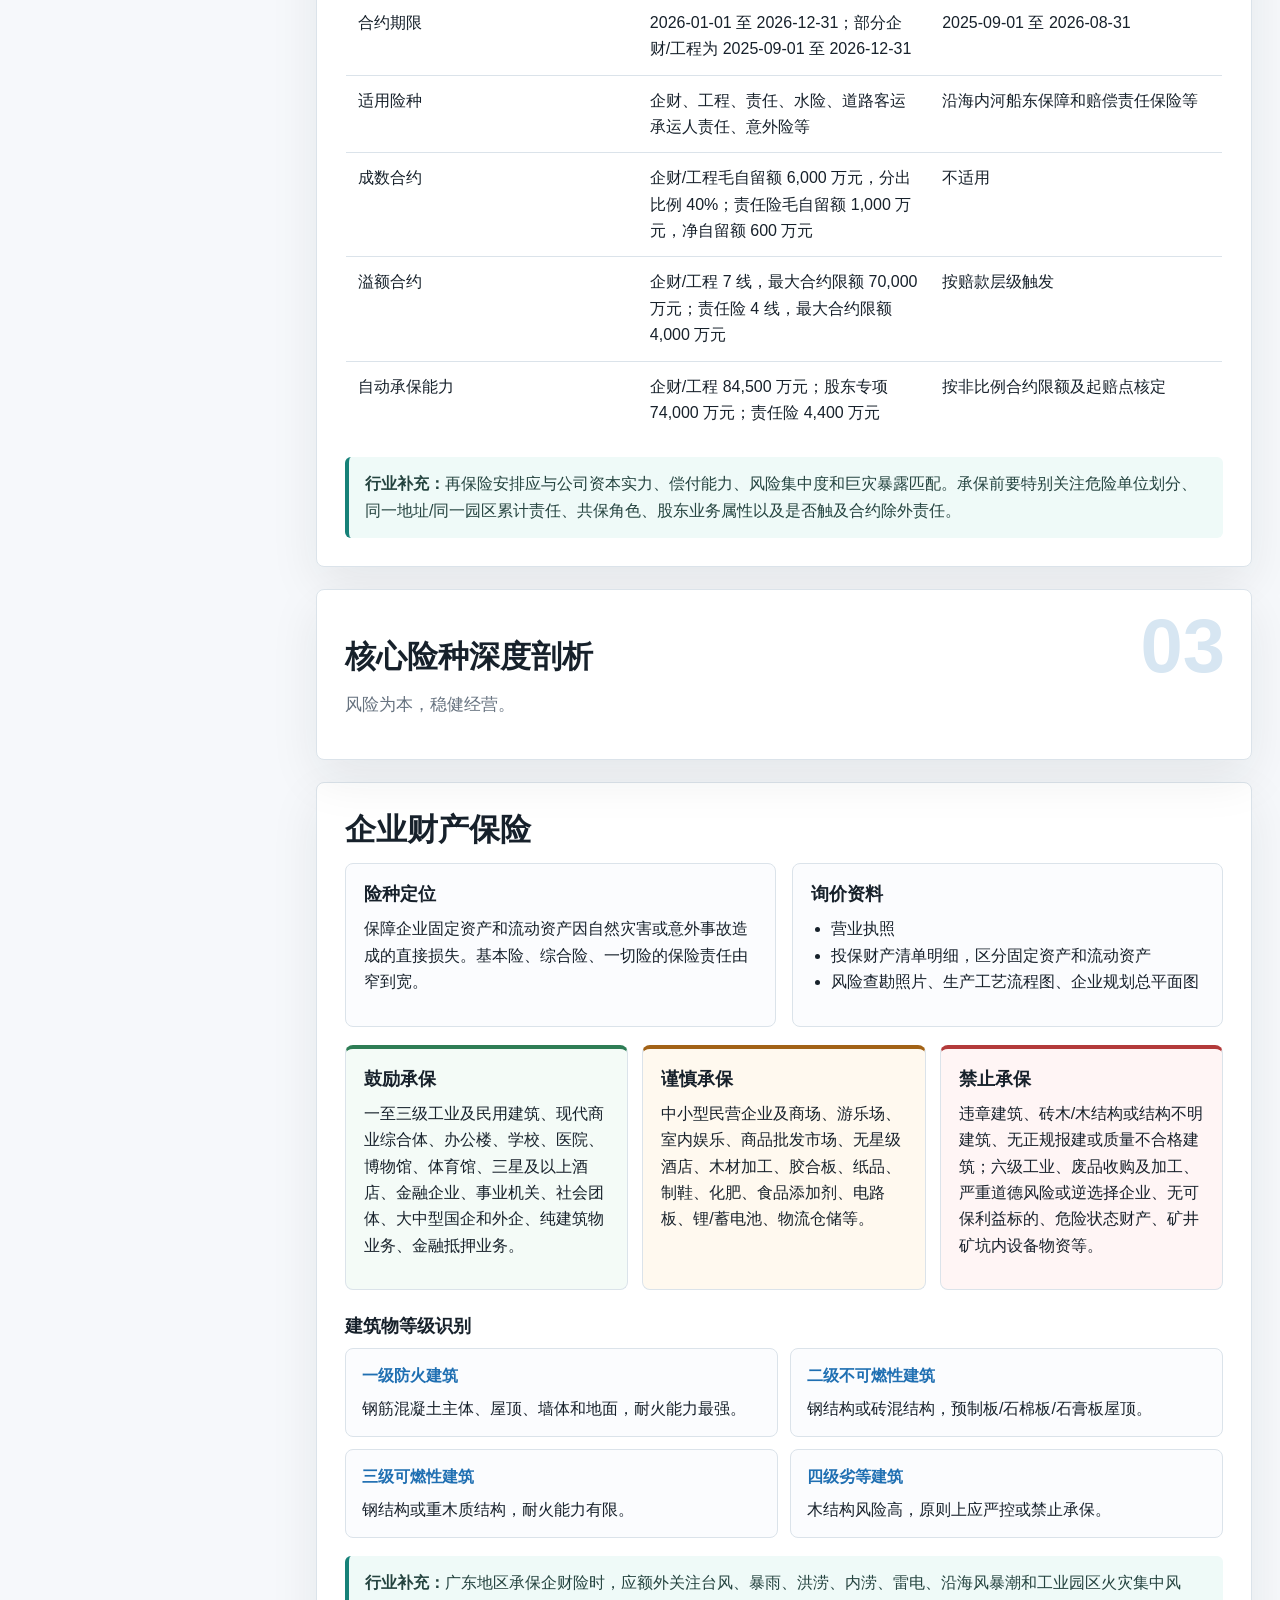
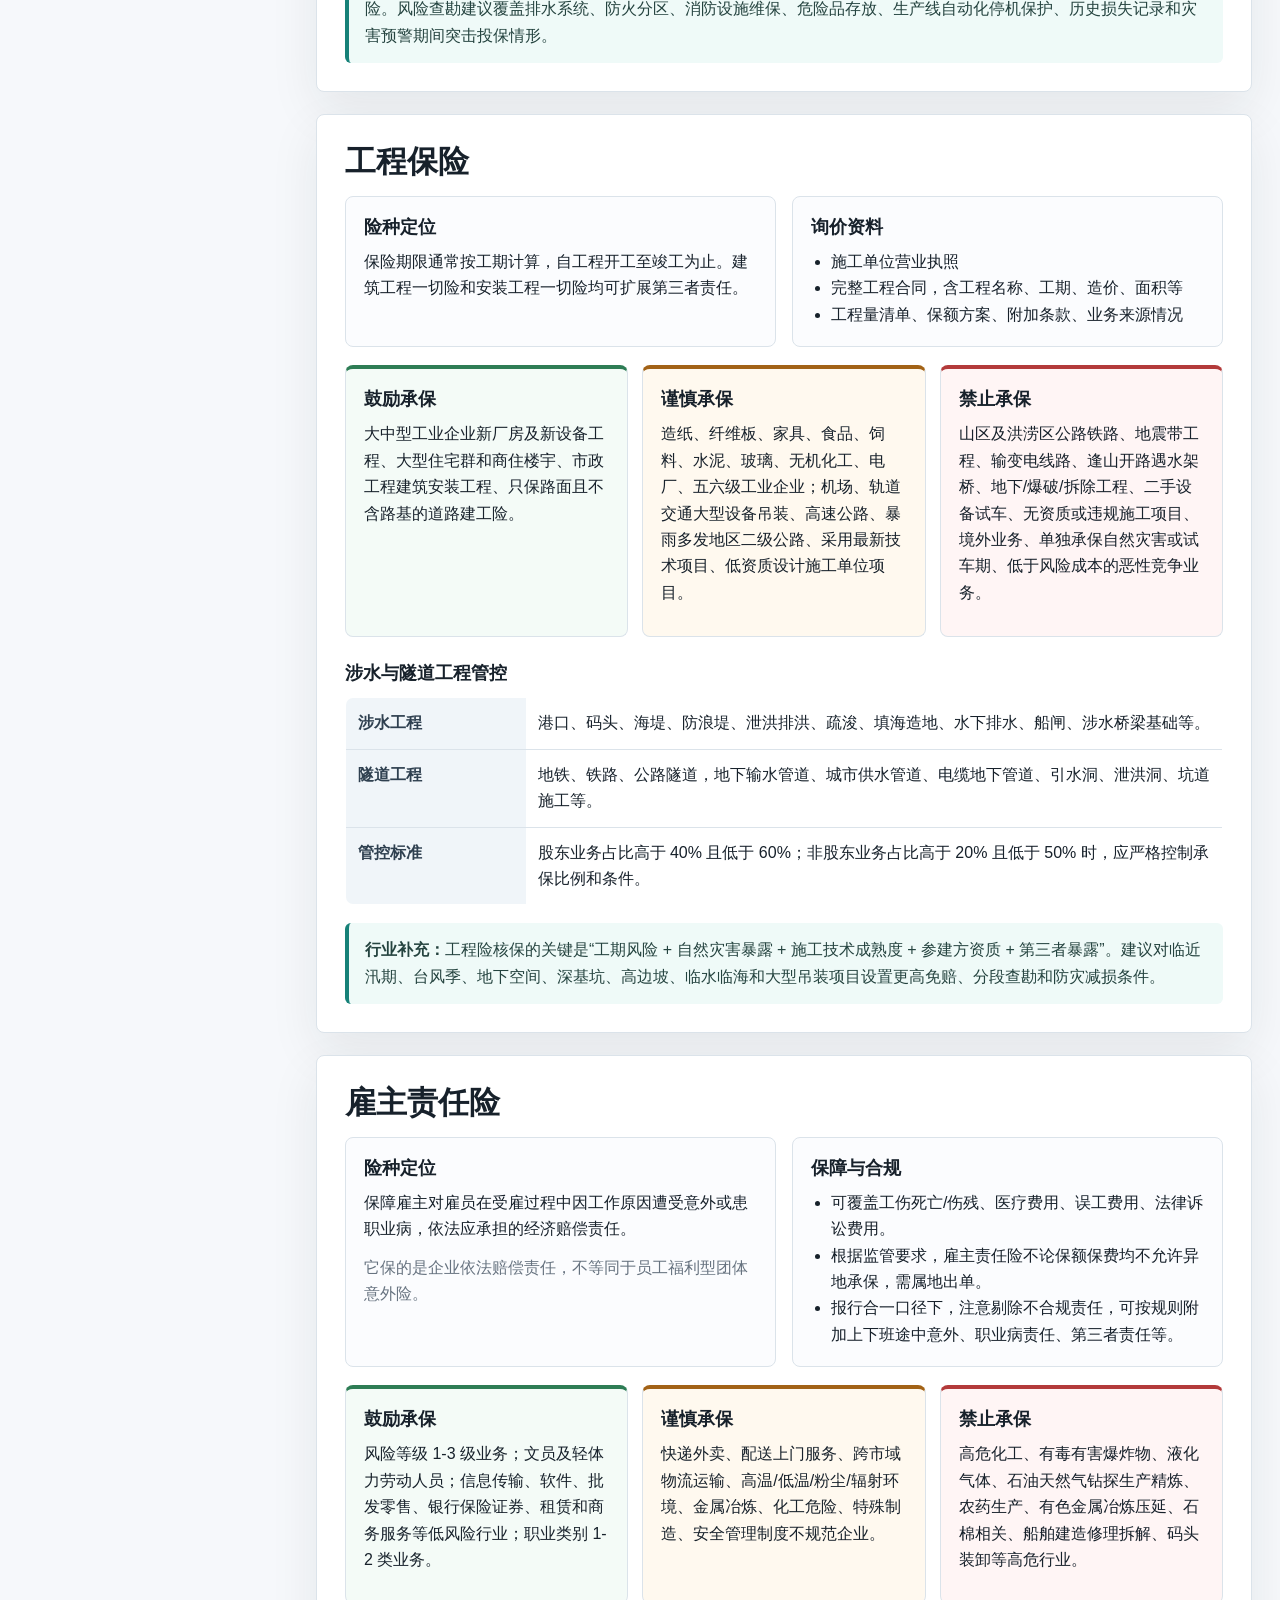
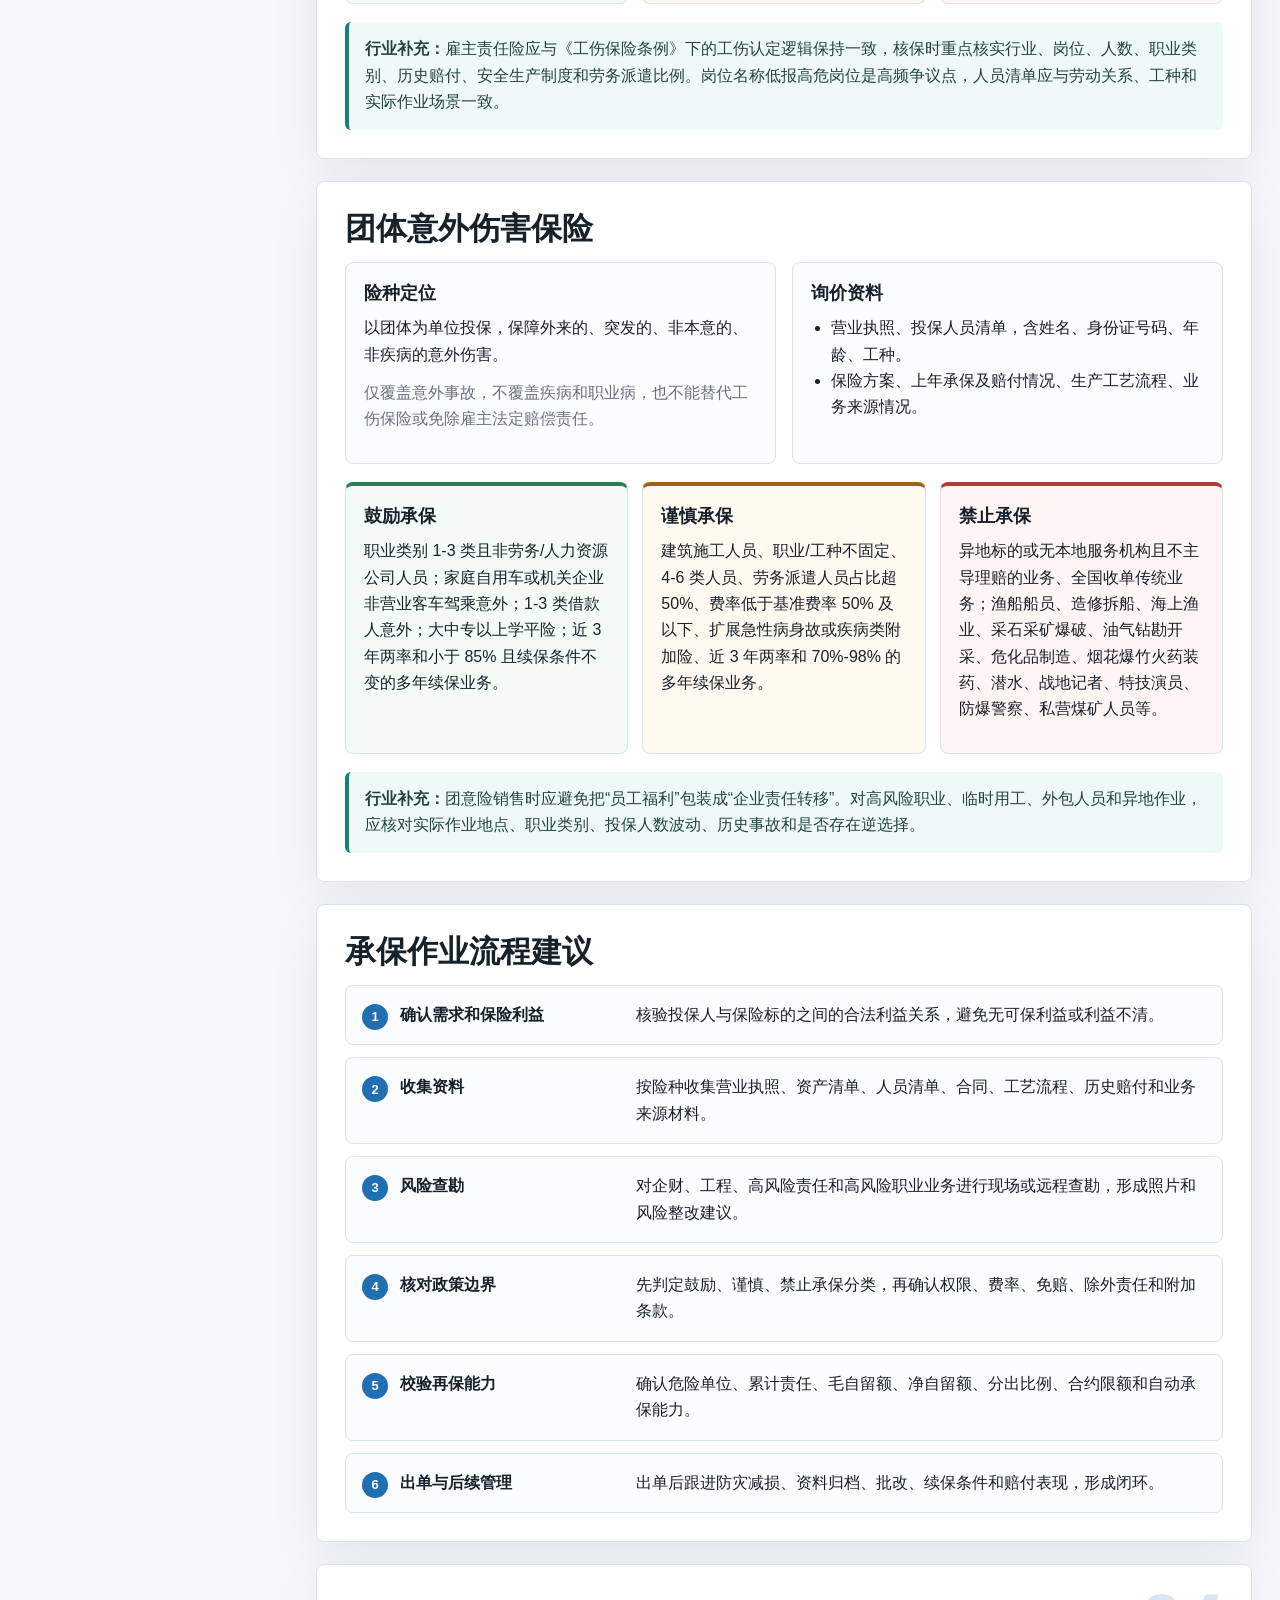
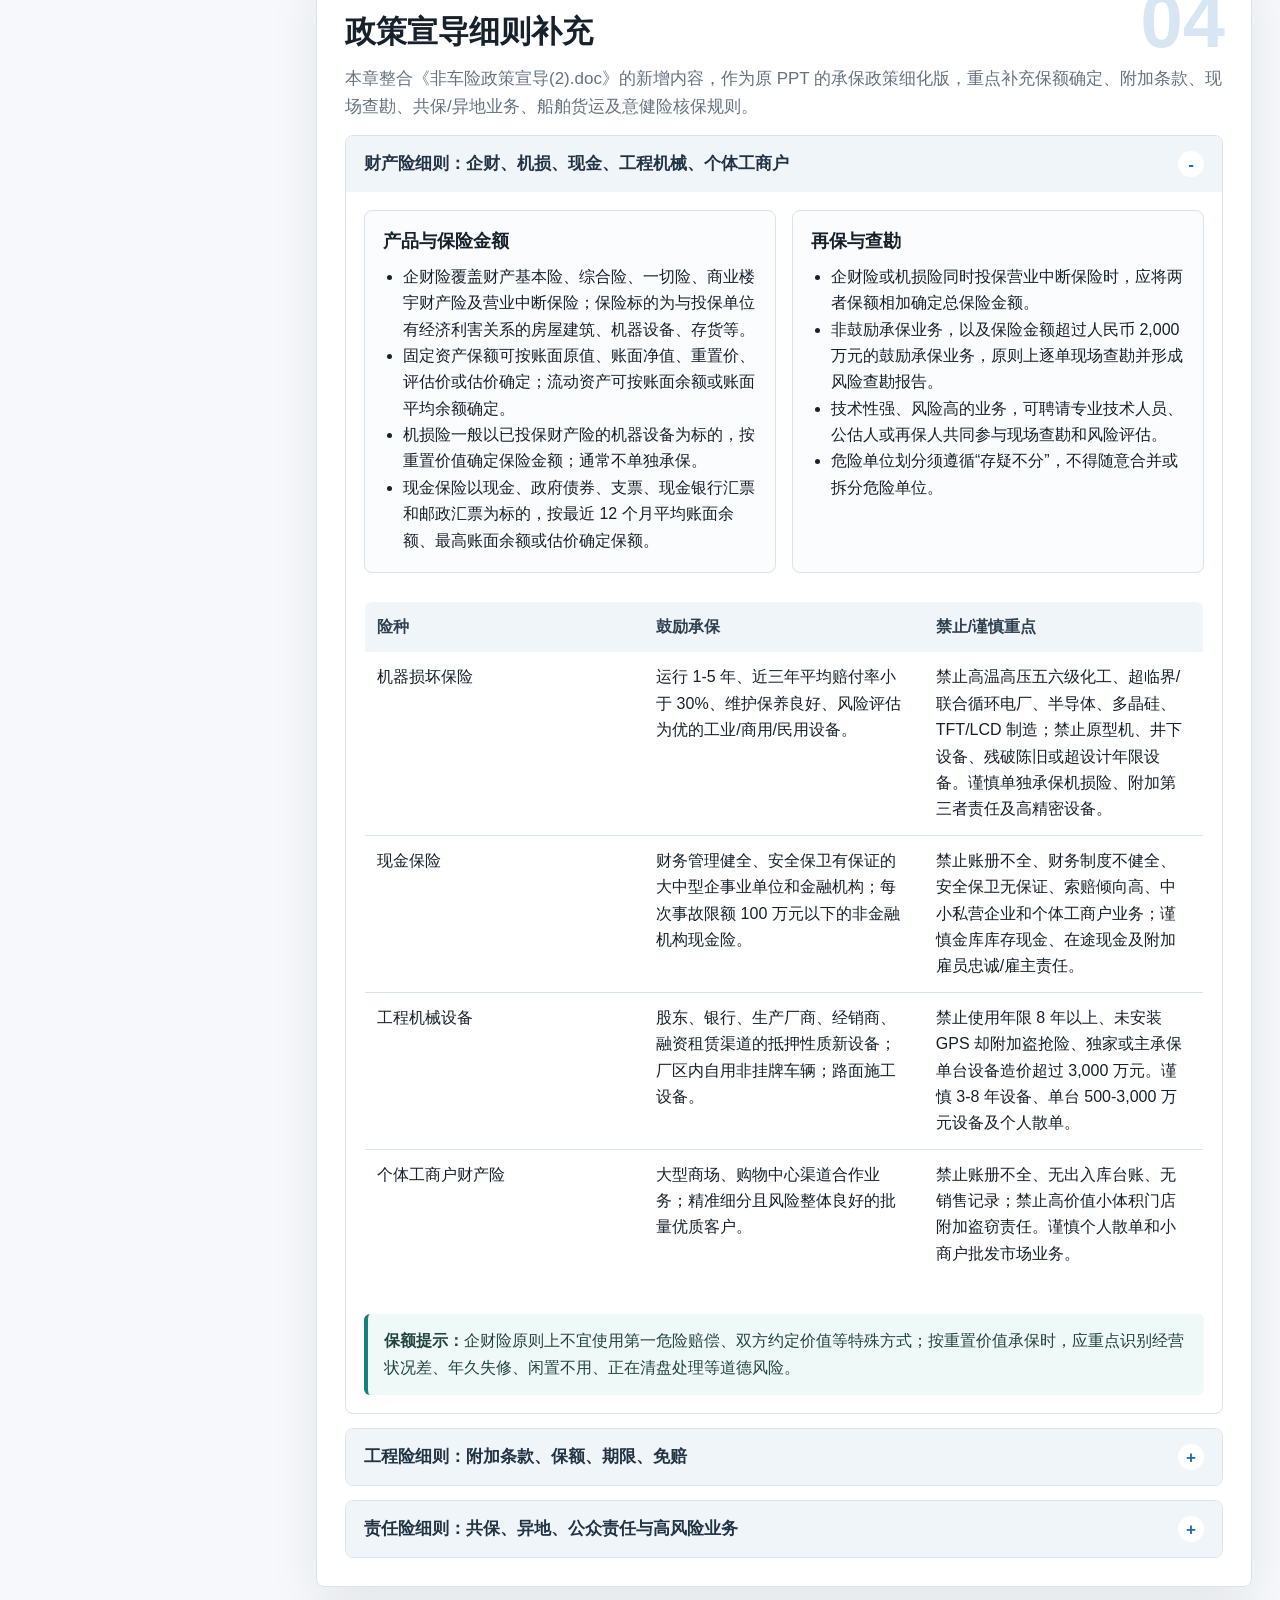
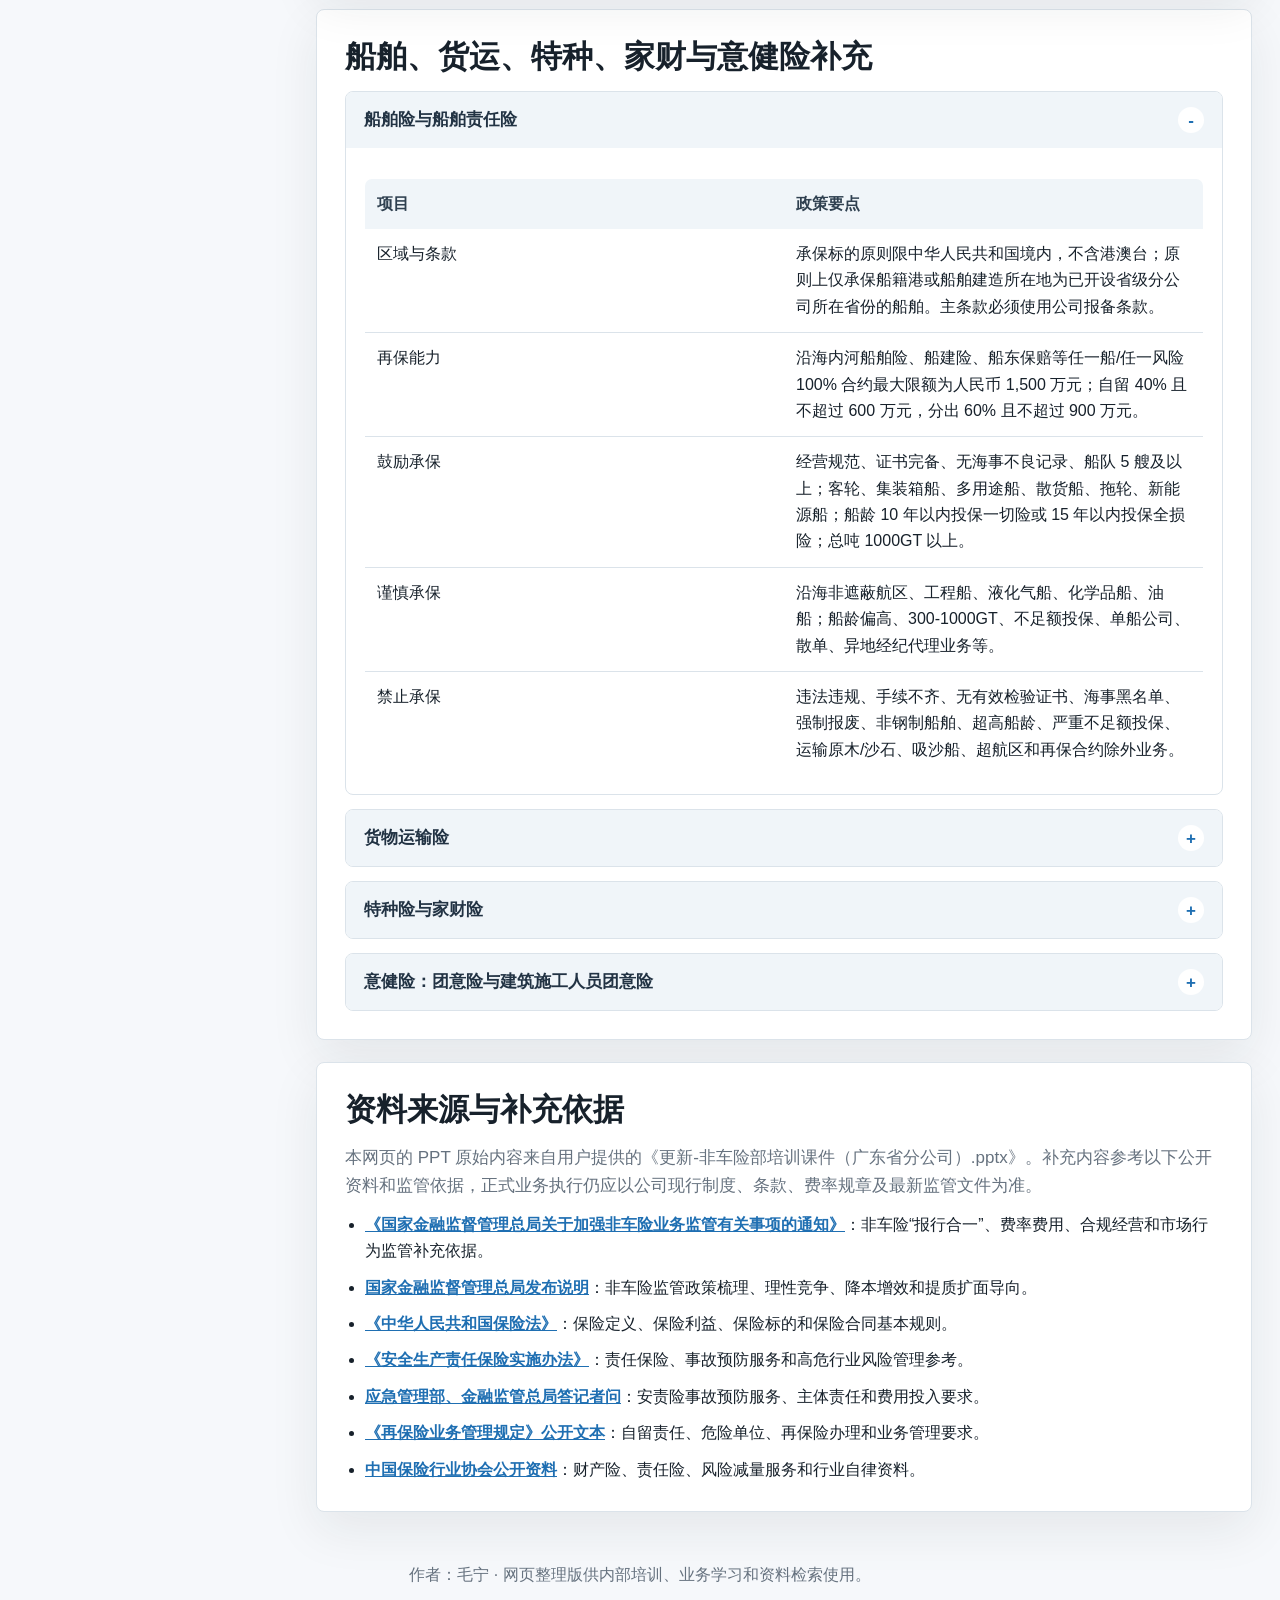
==== commit 0132aba5: "Publish full policy manual: index.html" ====
--- a/index.html
+++ b/index.html
@@ -92,6 +92,13 @@
               <p>企财险、工程险、雇主责任险、团体意外险分别设置鼓励、谨慎、禁止承保边界，并匹配询价资料。</p>
             </article>
           </div>
+          <div class="manual-entry">
+            <div>
+              <h3>查看完整政策宣导手册</h3>
+              <p>Word 文档已按原文结构完整迁移为独立网页，包含 1423 条非空原文内容、378 个可导航章节，适合逐条查阅和全文搜索。</p>
+            </div>
+            <a class="button-link" href="policy-full.html">进入完整手册</a>
+          </div>
         </section>
 
         <section id="chapter-products" class="chapter section searchable">
--- a/style.css
+++ b/style.css
@@ -104,6 +104,19 @@
   cursor: pointer;
 }
 
+.button-link {
+  display: inline-flex;
+  align-items: center;
+  justify-content: center;
+  min-height: 40px;
+  border-radius: 6px;
+  padding: 8px 14px;
+  background: var(--ink);
+  color: #fff;
+  font-weight: 800;
+  text-decoration: none;
+}
+
 .auth-gate {
   position: fixed;
   inset: 0;
@@ -530,6 +543,221 @@
 .source-list a {
   color: var(--blue);
   font-weight: 700;
+}
+
+.manual-entry {
+  display: flex;
+  align-items: center;
+  justify-content: space-between;
+  gap: 18px;
+  margin-top: 18px;
+  padding: 18px;
+  border: 1px solid var(--line);
+  border-radius: 8px;
+  background: #f7fbff;
+}
+
+.manual-entry h3,
+.manual-entry p {
+  margin-bottom: 4px;
+}
+
+.manual-layout {
+  display: grid;
+  grid-template-columns: 320px minmax(0, 1fr);
+  gap: 24px;
+  width: min(1680px, 100%);
+  margin: 0 auto;
+  padding: 24px;
+}
+
+.manual-sidebar {
+  position: sticky;
+  top: 108px;
+  align-self: start;
+  max-height: calc(100vh - 130px);
+  overflow: auto;
+  padding: 16px;
+  border: 1px solid var(--line);
+  border-radius: 8px;
+  background: #fff;
+  box-shadow: var(--shadow);
+}
+
+.manual-stats {
+  display: grid;
+  grid-template-columns: 1fr;
+  gap: 8px;
+  margin: 12px 0;
+}
+
+.manual-stats div {
+  display: flex;
+  justify-content: space-between;
+  gap: 10px;
+  padding: 8px 10px;
+  border-radius: 6px;
+  background: #f0f5f9;
+  color: var(--muted);
+  font-size: 13px;
+}
+
+.manual-stats b {
+  color: var(--blue);
+}
+
+.manual-nav {
+  display: grid;
+  gap: 3px;
+}
+
+.manual-nav a {
+  display: block;
+  border-radius: 6px;
+  padding: 7px 8px;
+  color: #40505f;
+  font-size: 13px;
+  line-height: 1.35;
+  text-decoration: none;
+}
+
+.manual-nav a:hover {
+  background: #e8f2fb;
+  color: var(--blue);
+}
+
+.manual-nav .nav-l0,
+.manual-nav .nav-l1 {
+  color: var(--ink);
+  font-weight: 900;
+}
+
+.manual-nav .nav-l2 {
+  padding-left: 16px;
+  font-weight: 800;
+}
+
+.manual-nav .nav-l3 {
+  padding-left: 28px;
+}
+
+.manual-main {
+  display: grid;
+  gap: 18px;
+  min-width: 0;
+}
+
+.manual-hero {
+  min-height: 300px;
+}
+
+.manual-content {
+  display: grid;
+  gap: 12px;
+}
+
+.manual-section {
+  border: 1px solid var(--line);
+  border-radius: 8px;
+  background: #fff;
+  box-shadow: 0 10px 28px rgba(23, 33, 43, 0.05);
+  overflow: hidden;
+}
+
+.manual-section summary {
+  display: flex;
+  align-items: center;
+  justify-content: space-between;
+  gap: 16px;
+  min-height: 54px;
+  padding: 13px 16px;
+  background: #f8fafc;
+  color: var(--ink);
+  font-weight: 850;
+  cursor: pointer;
+}
+
+.manual-section summary span {
+  display: grid;
+  gap: 2px;
+}
+
+.manual-section summary small {
+  color: var(--muted);
+  font-size: 12px;
+  font-weight: 700;
+}
+
+.manual-section summary em {
+  color: var(--muted);
+  font-size: 12px;
+  font-style: normal;
+  white-space: nowrap;
+}
+
+.manual-l0 summary,
+.manual-l1 summary {
+  background: #e8f2fb;
+  color: var(--blue);
+  font-size: 18px;
+}
+
+.manual-l2 summary {
+  border-left: 4px solid var(--teal);
+}
+
+.manual-l3 summary {
+  border-left: 4px solid var(--blue);
+}
+
+.manual-l4 summary,
+.manual-l5 summary {
+  border-left: 4px solid #b8c7d6;
+}
+
+.manual-section-body {
+  padding: 16px 18px 18px;
+}
+
+.manual-section-body p,
+.manual-section-body li {
+  margin-bottom: 8px;
+}
+
+.manual-section-body ul {
+  display: grid;
+  gap: 6px;
+  margin: 8px 0 12px;
+}
+
+.manual-section-body h4 {
+  margin: 12px 0 8px;
+  color: var(--blue);
+  font-size: 15px;
+}
+
+.formula {
+  border-left: 4px solid var(--amber);
+  border-radius: 6px;
+  padding: 9px 12px;
+  background: #fff9ef;
+  font-weight: 800;
+}
+
+.manual-note-line {
+  border-left: 4px solid var(--teal);
+  border-radius: 6px;
+  padding: 9px 12px;
+  background: #effaf8;
+}
+
+.manual-section.is-hidden {
+  display: none;
+}
+
+.no-results {
+  color: var(--red);
+  font-weight: 800;
 }
 
 .policy-detail {
@@ -608,6 +836,11 @@
     padding: 18px;
   }
 
+  .manual-layout {
+    grid-template-columns: 1fr;
+    padding: 18px;
+  }
+
   .sidebar {
     position: static;
     max-height: none;
@@ -616,6 +849,16 @@
 
   .nav-title {
     grid-column: 1 / -1;
+  }
+
+  .manual-sidebar {
+    position: static;
+    max-height: 420px;
+  }
+
+  .manual-entry {
+    align-items: stretch;
+    flex-direction: column;
   }
 
   .hero,
